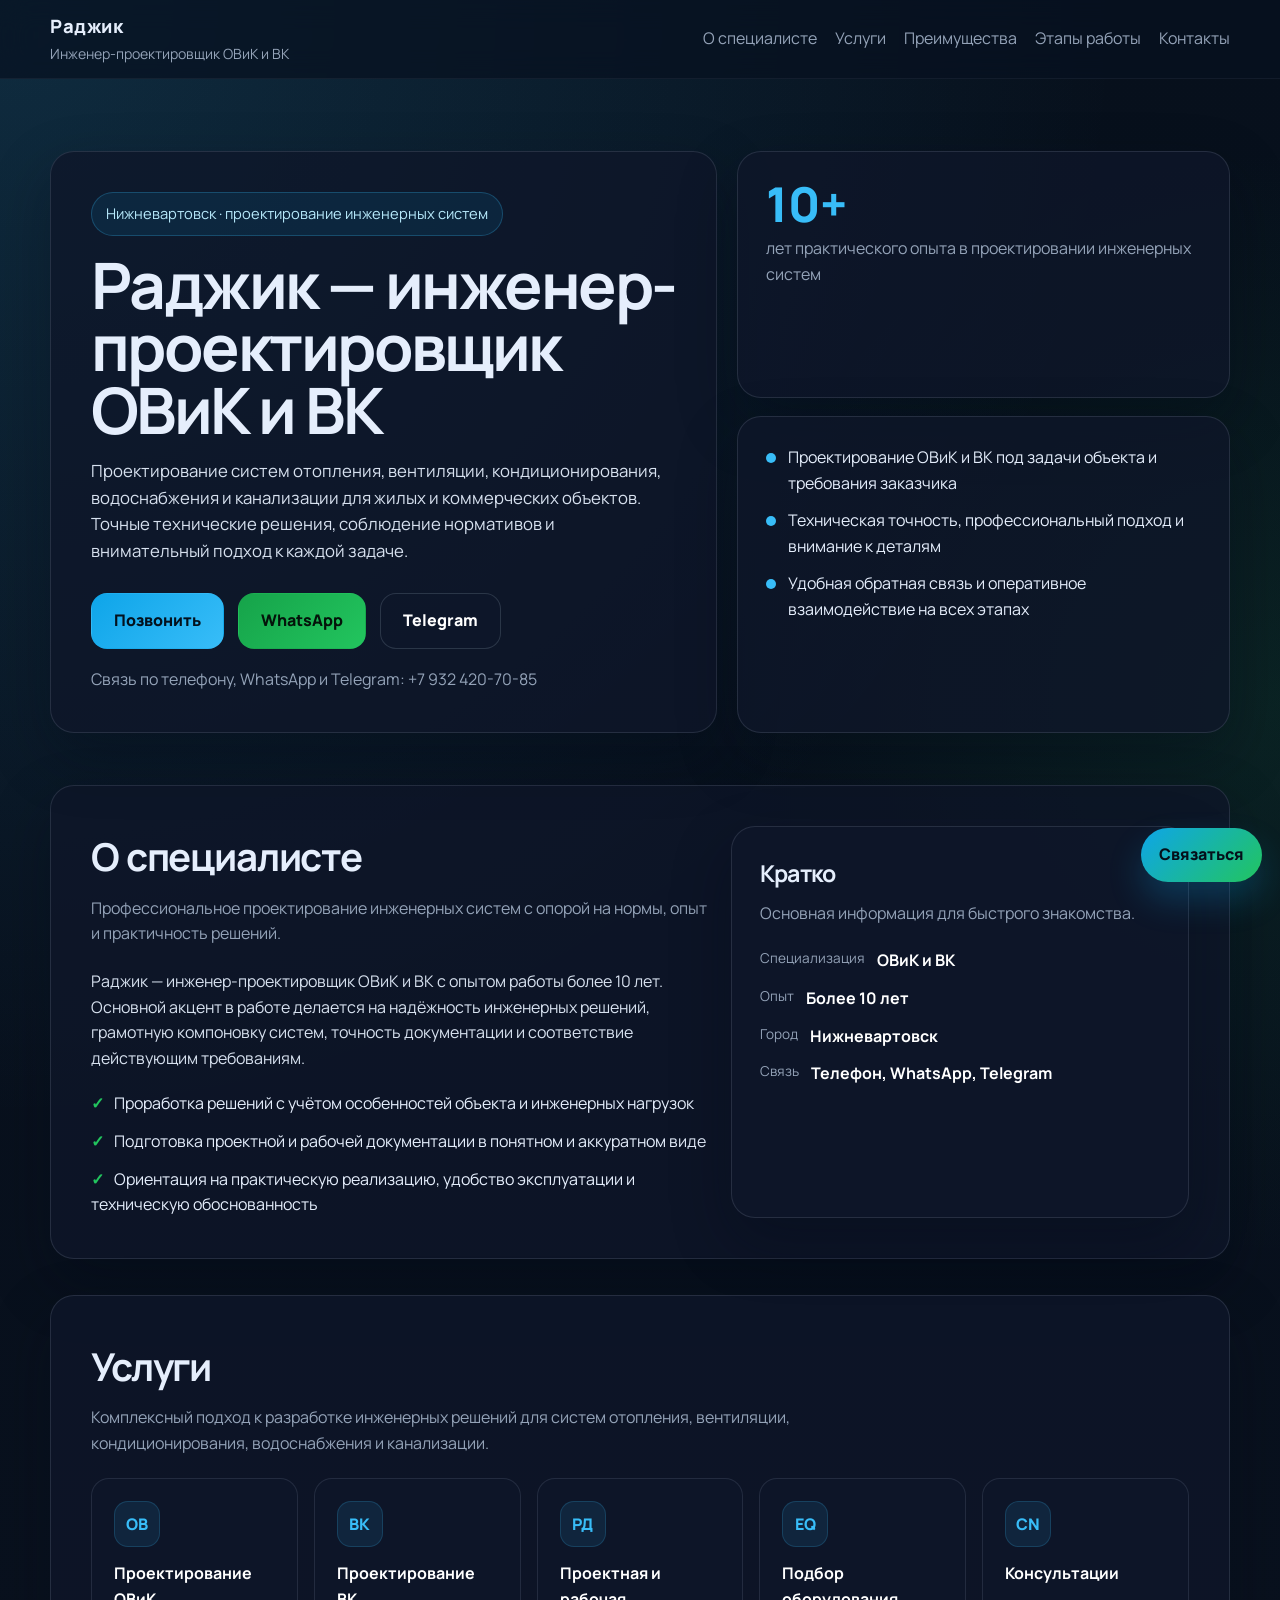
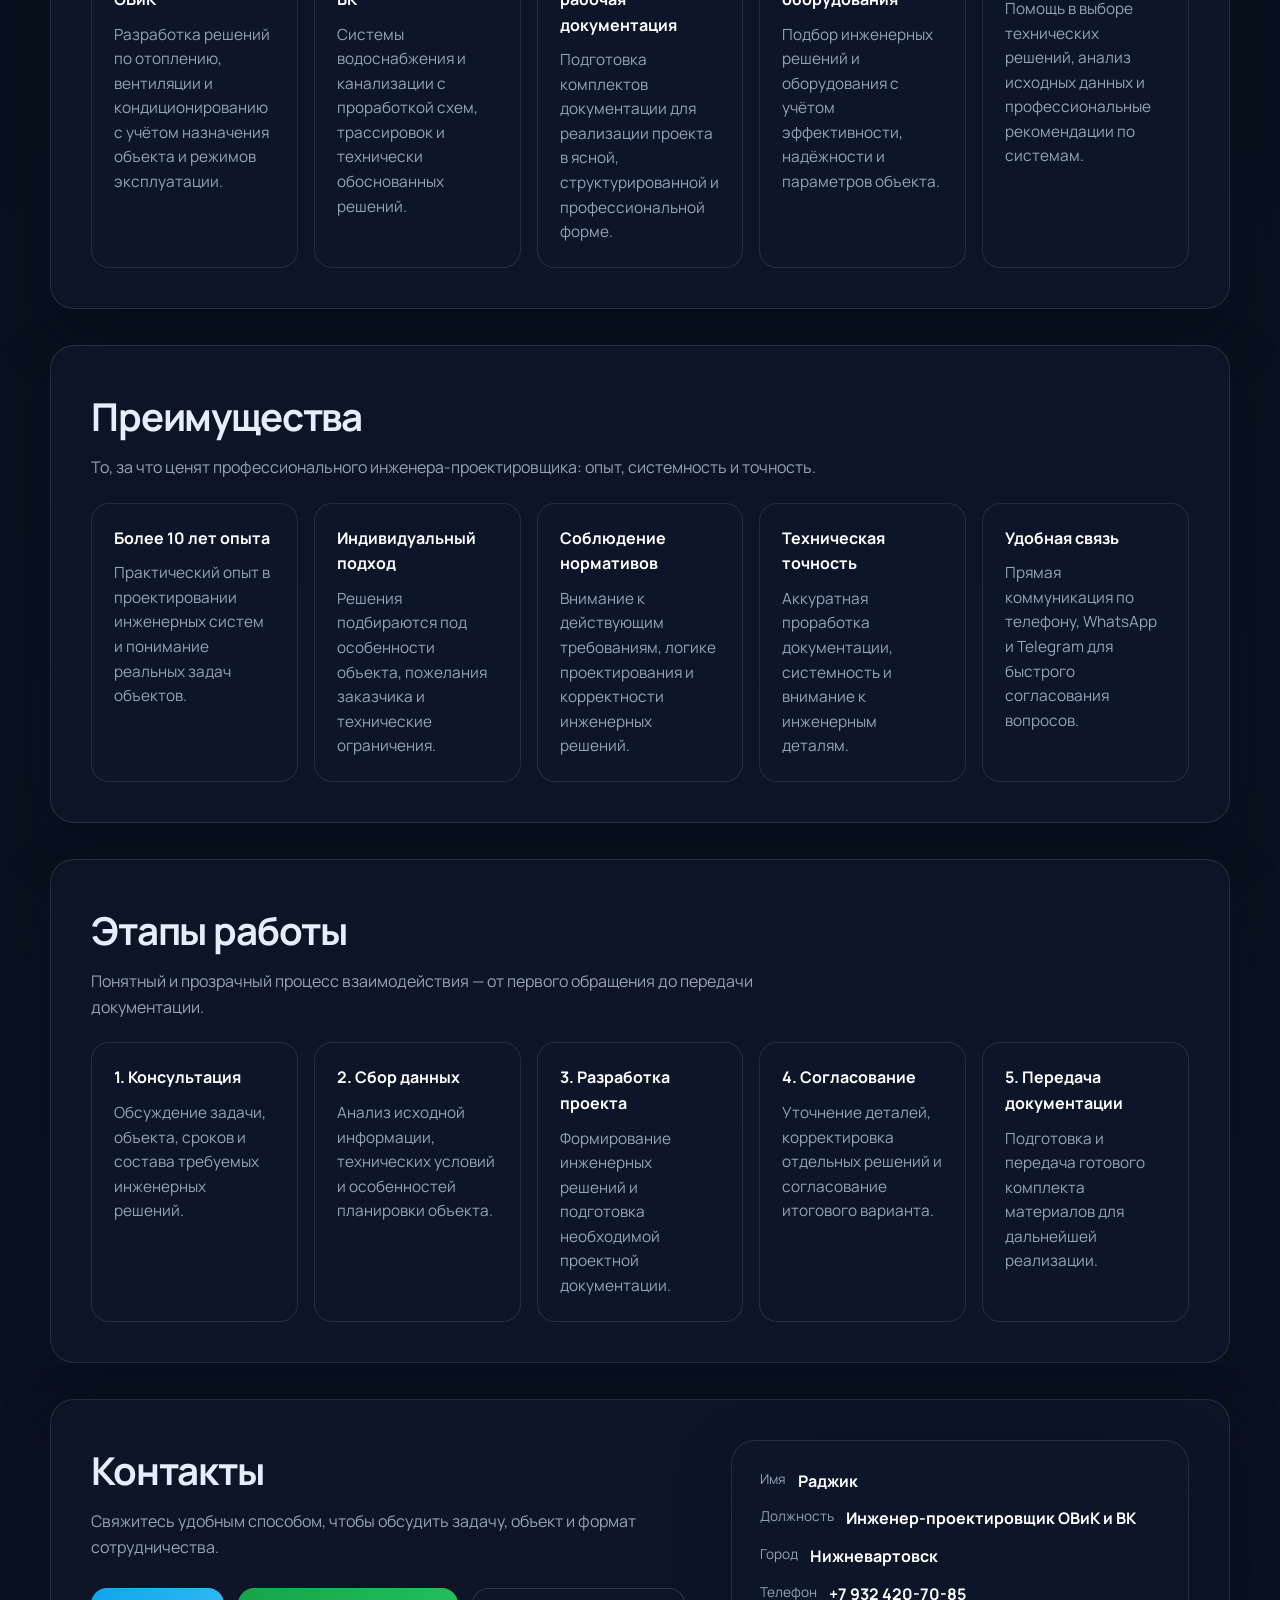
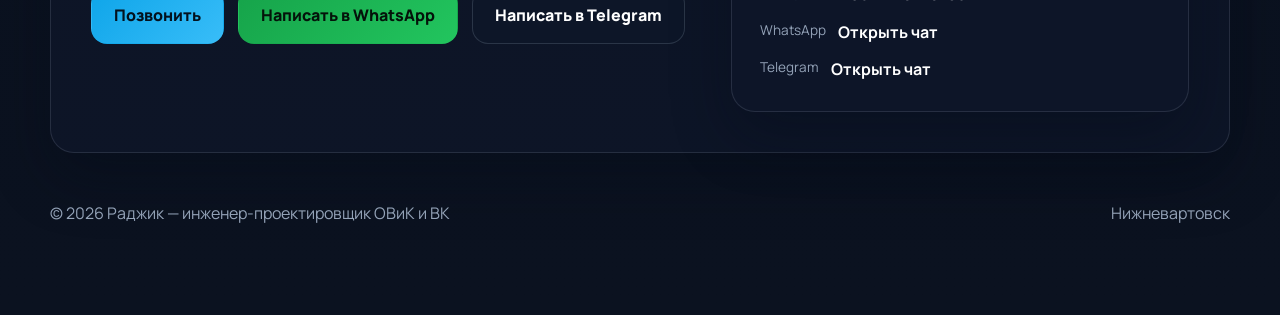
==== index.html @ b6785340 "Initial site import" ====
<!DOCTYPE html>
<html lang="ru">
<head>
  <meta charset="UTF-8">
  <meta name="viewport" content="width=device-width, initial-scale=1.0">
  <title>Раджик | Инженер-проектировщик ОВиК и ВК</title>
  <meta name="description" content="Раджик — инженер-проектировщик ОВиК и ВК в Нижневартовске. Проектирование отопления, вентиляции, кондиционирования, водоснабжения и канализации.">
  <meta name="theme-color" content="#081120">
  <link rel="preconnect" href="https://fonts.googleapis.com">
  <link rel="preconnect" href="https://fonts.gstatic.com" crossorigin>
  <link href="https://fonts.googleapis.com/css2?family=Manrope:wght@400;500;700;800&display=swap" rel="stylesheet">
  <style>
    :root {
      --bg: #081120;
      --panel: rgba(15, 23, 42, 0.78);
      --line: rgba(148, 163, 184, 0.18);
      --text: #e5eefc;
      --muted: #94a3b8;
      --accent: #38bdf8;
      --accent-2: #22c55e;
      --white: #fff;
      --shadow: 0 24px 60px rgba(2, 8, 23, 0.32);
      --radius: 24px;
      --max: 1180px;
    }

    * { box-sizing: border-box; }
    html { scroll-behavior: smooth; }
    body {
      margin: 0;
      font-family: "Manrope", sans-serif;
      color: var(--text);
      background:
        radial-gradient(circle at top left, rgba(56, 189, 248, 0.16), transparent 30%),
        radial-gradient(circle at right 20%, rgba(34, 197, 94, 0.10), transparent 18%),
        linear-gradient(180deg, #07101c 0%, #0b1220 100%);
      line-height: 1.6;
    }

    a { color: inherit; text-decoration: none; }
    .container { width: min(calc(100% - 32px), var(--max)); margin: 0 auto; }

    .header {
      position: sticky;
      top: 0;
      z-index: 20;
      backdrop-filter: blur(14px);
      background: rgba(8, 17, 32, 0.72);
      border-bottom: 1px solid rgba(148, 163, 184, 0.08);
    }

    .header-inner {
      min-height: 78px;
      display: flex;
      align-items: center;
      justify-content: space-between;
      gap: 20px;
    }

    .brand { display: grid; gap: 2px; }
    .brand-title { font-size: 1.15rem; font-weight: 800; letter-spacing: 0.03em; }
    .brand-subtitle { font-size: 0.88rem; color: var(--muted); }

    .nav {
      display: flex;
      gap: 18px;
      flex-wrap: wrap;
    }

    .nav a {
      color: var(--muted);
      transition: color 0.2s ease;
    }

    .nav a:hover { color: var(--white); }

    .hero { padding: 72px 0 34px; }
    .hero-grid,
    .about-grid,
    .contacts-grid {
      display: grid;
      grid-template-columns: 1.15fr 0.85fr;
      gap: 20px;
    }

    .panel,
    .card {
      background: var(--panel);
      border: 1px solid var(--line);
      border-radius: var(--radius);
      box-shadow: var(--shadow);
    }

    .panel { padding: 40px; }
    .card { padding: 28px; }

    .eyebrow {
      display: inline-flex;
      align-items: center;
      gap: 10px;
      padding: 9px 14px;
      border-radius: 999px;
      background: rgba(14, 165, 233, 0.10);
      border: 1px solid rgba(56, 189, 248, 0.25);
      color: #b7e9fb;
      font-size: 0.92rem;
      margin-bottom: 18px;
    }

    h1 {
      margin: 0 0 16px;
      font-size: clamp(2.3rem, 5vw, 4.6rem);
      line-height: 0.98;
      letter-spacing: -0.04em;
    }

    h2 {
      margin: 0 0 8px;
      font-size: clamp(1.7rem, 3vw, 2.6rem);
      letter-spacing: -0.03em;
    }

    p { margin: 0; color: #d7e1ef; }
    .hero-text { max-width: 720px; font-size: 1.05rem; }

    .hero-actions {
      display: flex;
      flex-wrap: wrap;
      gap: 14px;
      margin-top: 28px;
    }

    .btn {
      display: inline-flex;
      align-items: center;
      justify-content: center;
      gap: 10px;
      padding: 14px 22px;
      border-radius: 16px;
      font-weight: 800;
      border: 1px solid transparent;
      transition: transform 0.2s ease, border-color 0.2s ease;
    }

    .btn:hover { transform: translateY(-2px); }
    .btn-primary { background: linear-gradient(135deg, #0ea5e9, #38bdf8); color: #03111d; }
    .btn-success { background: linear-gradient(135deg, #16a34a, #22c55e); color: #04130a; }
    .btn-secondary { background: rgba(15, 23, 42, 0.65); color: var(--white); border-color: rgba(148, 163, 184, 0.22); }

    .stat {
      font-size: 3rem;
      line-height: 1;
      font-weight: 800;
      color: var(--accent);
      margin-bottom: 8px;
    }

    .muted { color: var(--muted); }
    .stack { display: grid; gap: 18px; }

    .list,
    .ticks,
    .contact-list {
      margin: 0;
      padding: 0;
      list-style: none;
      display: grid;
      gap: 12px;
    }

    .list li,
    .contact-list li {
      display: flex;
      gap: 12px;
      align-items: flex-start;
    }

    .dot {
      width: 10px;
      height: 10px;
      border-radius: 50%;
      background: var(--accent);
      margin-top: 8px;
      flex: 0 0 auto;
    }

    .ticks li::before {
      content: "✓";
      color: var(--accent-2);
      font-weight: 800;
      margin-right: 10px;
    }

    .section { padding: 18px 0; }
    .section-head { margin-bottom: 22px; }
    .section-head p { max-width: 760px; color: var(--muted); }

    .grid-5 {
      display: grid;
      grid-template-columns: repeat(5, 1fr);
      gap: 16px;
    }

    .item {
      padding: 22px;
      border-radius: 18px;
      background: rgba(15, 23, 42, 0.72);
      border: 1px solid rgba(148, 163, 184, 0.16);
      min-height: 176px;
    }

    .icon {
      width: 46px;
      height: 46px;
      border-radius: 14px;
      display: inline-flex;
      align-items: center;
      justify-content: center;
      margin-bottom: 14px;
      background: rgba(56, 189, 248, 0.1);
      border: 1px solid rgba(56, 189, 248, 0.18);
      color: var(--accent);
      font-weight: 800;
    }

    .item strong {
      display: block;
      margin-bottom: 10px;
      color: var(--white);
    }

    .item p { color: var(--muted); font-size: 0.96rem; }
    .label { display: block; color: var(--muted); font-size: 0.85rem; margin-bottom: 4px; }
    .value { color: var(--white); font-weight: 700; }

    .footer {
      padding: 30px 0 88px;
      color: var(--muted);
    }

    .footer-inner {
      display: flex;
      justify-content: space-between;
      gap: 16px;
      flex-wrap: wrap;
    }

    .floating-contact {
      position: fixed;
      right: 18px;
      bottom: 18px;
      z-index: 30;
      display: inline-flex;
      align-items: center;
      justify-content: center;
      padding: 14px 18px;
      border-radius: 999px;
      background: linear-gradient(135deg, #0ea5e9, #22c55e);
      color: #04101a;
      font-weight: 800;
      box-shadow: 0 18px 34px rgba(14, 165, 233, 0.24);
    }

    @media (max-width: 1100px) {
      .hero-grid,
      .about-grid,
      .contacts-grid,
      .grid-5 { grid-template-columns: repeat(2, 1fr); }
      .hero-grid,
      .about-grid,
      .contacts-grid { grid-template-columns: 1fr; }
    }

    @media (max-width: 760px) {
      .header-inner { flex-direction: column; align-items: flex-start; padding: 14px 0; }
      .hero { padding-top: 42px; }
      .panel, .card { padding: 24px; }
      .grid-5 { grid-template-columns: 1fr; }
      .hero-actions { flex-direction: column; }
      .btn { width: 100%; }
      .floating-contact { right: 12px; left: 12px; }
    }
  </style>
</head>
<body>
  <header class="header">
    <div class="container header-inner">
      <div class="brand">
        <span class="brand-title">Раджик</span>
        <span class="brand-subtitle">Инженер-проектировщик ОВиК и ВК</span>
      </div>
      <nav class="nav">
        <a href="#about">О специалисте</a>
        <a href="#services">Услуги</a>
        <a href="#advantages">Преимущества</a>
        <a href="#steps">Этапы работы</a>
        <a href="#contacts">Контакты</a>
      </nav>
    </div>
  </header>

  <main>
    <section class="hero">
      <div class="container hero-grid">
        <div class="panel">
          <div class="eyebrow">Нижневартовск · проектирование инженерных систем</div>
          <h1>Раджик — инженер-проектировщик ОВиК и ВК</h1>
          <p class="hero-text">
            Проектирование систем отопления, вентиляции, кондиционирования, водоснабжения и канализации
            для жилых и коммерческих объектов. Точные технические решения, соблюдение нормативов и
            внимательный подход к каждой задаче.
          </p>

          <div class="hero-actions">
            <a class="btn btn-primary" href="tel:+79324207085">Позвонить</a>
            <a class="btn btn-success" href="https://wa.me/79324207085" target="_blank" rel="noopener noreferrer">WhatsApp</a>
            <a class="btn btn-secondary" href="https://t.me/+79324207085" target="_blank" rel="noopener noreferrer">Telegram</a>
          </div>

          <p style="margin-top:18px;" class="muted">Связь по телефону, WhatsApp и Telegram: +7 932 420-70-85</p>
        </div>

        <div class="stack">
          <div class="card">
            <div class="stat">10+</div>
            <div class="muted">лет практического опыта в проектировании инженерных систем</div>
          </div>

          <div class="card">
            <ul class="list">
              <li><span class="dot"></span><span>Проектирование ОВиК и ВК под задачи объекта и требования заказчика</span></li>
              <li><span class="dot"></span><span>Техническая точность, профессиональный подход и внимание к деталям</span></li>
              <li><span class="dot"></span><span>Удобная обратная связь и оперативное взаимодействие на всех этапах</span></li>
            </ul>
          </div>
        </div>
      </div>
    </section>

    <section class="section" id="about">
      <div class="container">
        <div class="panel about-grid">
          <div>
            <div class="section-head">
              <h2>О специалисте</h2>
              <p>Профессиональное проектирование инженерных систем с опорой на нормы, опыт и практичность решений.</p>
            </div>
            <p>
              Раджик — инженер-проектировщик ОВиК и ВК с опытом работы более 10 лет.
              Основной акцент в работе делается на надёжность инженерных решений, грамотную
              компоновку систем, точность документации и соответствие действующим требованиям.
            </p>
            <ul class="ticks" style="margin-top:20px;">
              <li>Проработка решений с учётом особенностей объекта и инженерных нагрузок</li>
              <li>Подготовка проектной и рабочей документации в понятном и аккуратном виде</li>
              <li>Ориентация на практическую реализацию, удобство эксплуатации и техническую обоснованность</li>
            </ul>
          </div>

          <aside class="card">
            <div class="section-head">
              <h2 style="font-size:1.45rem;">Кратко</h2>
              <p>Основная информация для быстрого знакомства.</p>
            </div>
            <ul class="contact-list">
              <li><span class="label">Специализация</span><span class="value">ОВиК и ВК</span></li>
              <li><span class="label">Опыт</span><span class="value">Более 10 лет</span></li>
              <li><span class="label">Город</span><span class="value">Нижневартовск</span></li>
              <li><span class="label">Связь</span><span class="value">Телефон, WhatsApp, Telegram</span></li>
            </ul>
          </aside>
        </div>
      </div>
    </section>

    <section class="section" id="services">
      <div class="container">
        <div class="panel">
          <div class="section-head">
            <h2>Услуги</h2>
            <p>Комплексный подход к разработке инженерных решений для систем отопления, вентиляции, кондиционирования, водоснабжения и канализации.</p>
          </div>

          <div class="grid-5">
            <article class="item">
              <div class="icon">ОВ</div>
              <strong>Проектирование ОВиК</strong>
              <p>Разработка решений по отоплению, вентиляции и кондиционированию с учётом назначения объекта и режимов эксплуатации.</p>
            </article>
            <article class="item">
              <div class="icon">ВК</div>
              <strong>Проектирование ВК</strong>
              <p>Системы водоснабжения и канализации с проработкой схем, трассировок и технически обоснованных решений.</p>
            </article>
            <article class="item">
              <div class="icon">РД</div>
              <strong>Проектная и рабочая документация</strong>
              <p>Подготовка комплектов документации для реализации проекта в ясной, структурированной и профессиональной форме.</p>
            </article>
            <article class="item">
              <div class="icon">EQ</div>
              <strong>Подбор оборудования</strong>
              <p>Подбор инженерных решений и оборудования с учётом эффективности, надёжности и параметров объекта.</p>
            </article>
            <article class="item">
              <div class="icon">CN</div>
              <strong>Консультации</strong>
              <p>Помощь в выборе технических решений, анализ исходных данных и профессиональные рекомендации по системам.</p>
            </article>
          </div>
        </div>
      </div>
    </section>

    <section class="section" id="advantages">
      <div class="container">
        <div class="panel">
          <div class="section-head">
            <h2>Преимущества</h2>
            <p>То, за что ценят профессионального инженера-проектировщика: опыт, системность и точность.</p>
          </div>

          <div class="grid-5">
            <article class="item"><strong>Более 10 лет опыта</strong><p>Практический опыт в проектировании инженерных систем и понимание реальных задач объектов.</p></article>
            <article class="item"><strong>Индивидуальный подход</strong><p>Решения подбираются под особенности объекта, пожелания заказчика и технические ограничения.</p></article>
            <article class="item"><strong>Соблюдение нормативов</strong><p>Внимание к действующим требованиям, логике проектирования и корректности инженерных решений.</p></article>
            <article class="item"><strong>Техническая точность</strong><p>Аккуратная проработка документации, системность и внимание к инженерным деталям.</p></article>
            <article class="item"><strong>Удобная связь</strong><p>Прямая коммуникация по телефону, WhatsApp и Telegram для быстрого согласования вопросов.</p></article>
          </div>
        </div>
      </div>
    </section>

    <section class="section" id="steps">
      <div class="container">
        <div class="panel">
          <div class="section-head">
            <h2>Этапы работы</h2>
            <p>Понятный и прозрачный процесс взаимодействия — от первого обращения до передачи документации.</p>
          </div>

          <div class="grid-5">
            <article class="item"><strong>1. Консультация</strong><p>Обсуждение задачи, объекта, сроков и состава требуемых инженерных решений.</p></article>
            <article class="item"><strong>2. Сбор данных</strong><p>Анализ исходной информации, технических условий и особенностей планировки объекта.</p></article>
            <article class="item"><strong>3. Разработка проекта</strong><p>Формирование инженерных решений и подготовка необходимой проектной документации.</p></article>
            <article class="item"><strong>4. Согласование</strong><p>Уточнение деталей, корректировка отдельных решений и согласование итогового варианта.</p></article>
            <article class="item"><strong>5. Передача документации</strong><p>Подготовка и передача готового комплекта материалов для дальнейшей реализации.</p></article>
          </div>
        </div>
      </div>
    </section>

    <section class="section" id="contacts">
      <div class="container">
        <div class="panel contacts-grid">
          <div>
            <div class="section-head">
              <h2>Контакты</h2>
              <p>Свяжитесь удобным способом, чтобы обсудить задачу, объект и формат сотрудничества.</p>
            </div>

            <div class="hero-actions">
              <a class="btn btn-primary" href="tel:+79324207085">Позвонить</a>
              <a class="btn btn-success" href="https://wa.me/79324207085" target="_blank" rel="noopener noreferrer">Написать в WhatsApp</a>
              <a class="btn btn-secondary" href="https://t.me/+79324207085" target="_blank" rel="noopener noreferrer">Написать в Telegram</a>
            </div>
          </div>

          <aside class="card">
            <ul class="contact-list">
              <li><span class="label">Имя</span><span class="value">Раджик</span></li>
              <li><span class="label">Должность</span><span class="value">Инженер-проектировщик ОВиК и ВК</span></li>
              <li><span class="label">Город</span><span class="value">Нижневартовск</span></li>
              <li><span class="label">Телефон</span><a class="value" href="tel:+79324207085">+7 932 420-70-85</a></li>
              <li><span class="label">WhatsApp</span><a class="value" href="https://wa.me/79324207085" target="_blank" rel="noopener noreferrer">Открыть чат</a></li>
              <li><span class="label">Telegram</span><a class="value" href="https://t.me/+79324207085" target="_blank" rel="noopener noreferrer">Открыть чат</a></li>
            </ul>
          </aside>
        </div>
      </div>
    </section>
  </main>

  <footer class="footer">
    <div class="container footer-inner">
      <span>© <span id="year"></span> Раджик — инженер-проектировщик ОВиК и ВК</span>
      <span>Нижневартовск</span>
    </div>
  </footer>

  <a class="floating-contact" href="tel:+79324207085">Связаться</a>

  <script>
    document.getElementById("year").textContent = new Date().getFullYear();
  </script>
</body>
</html>
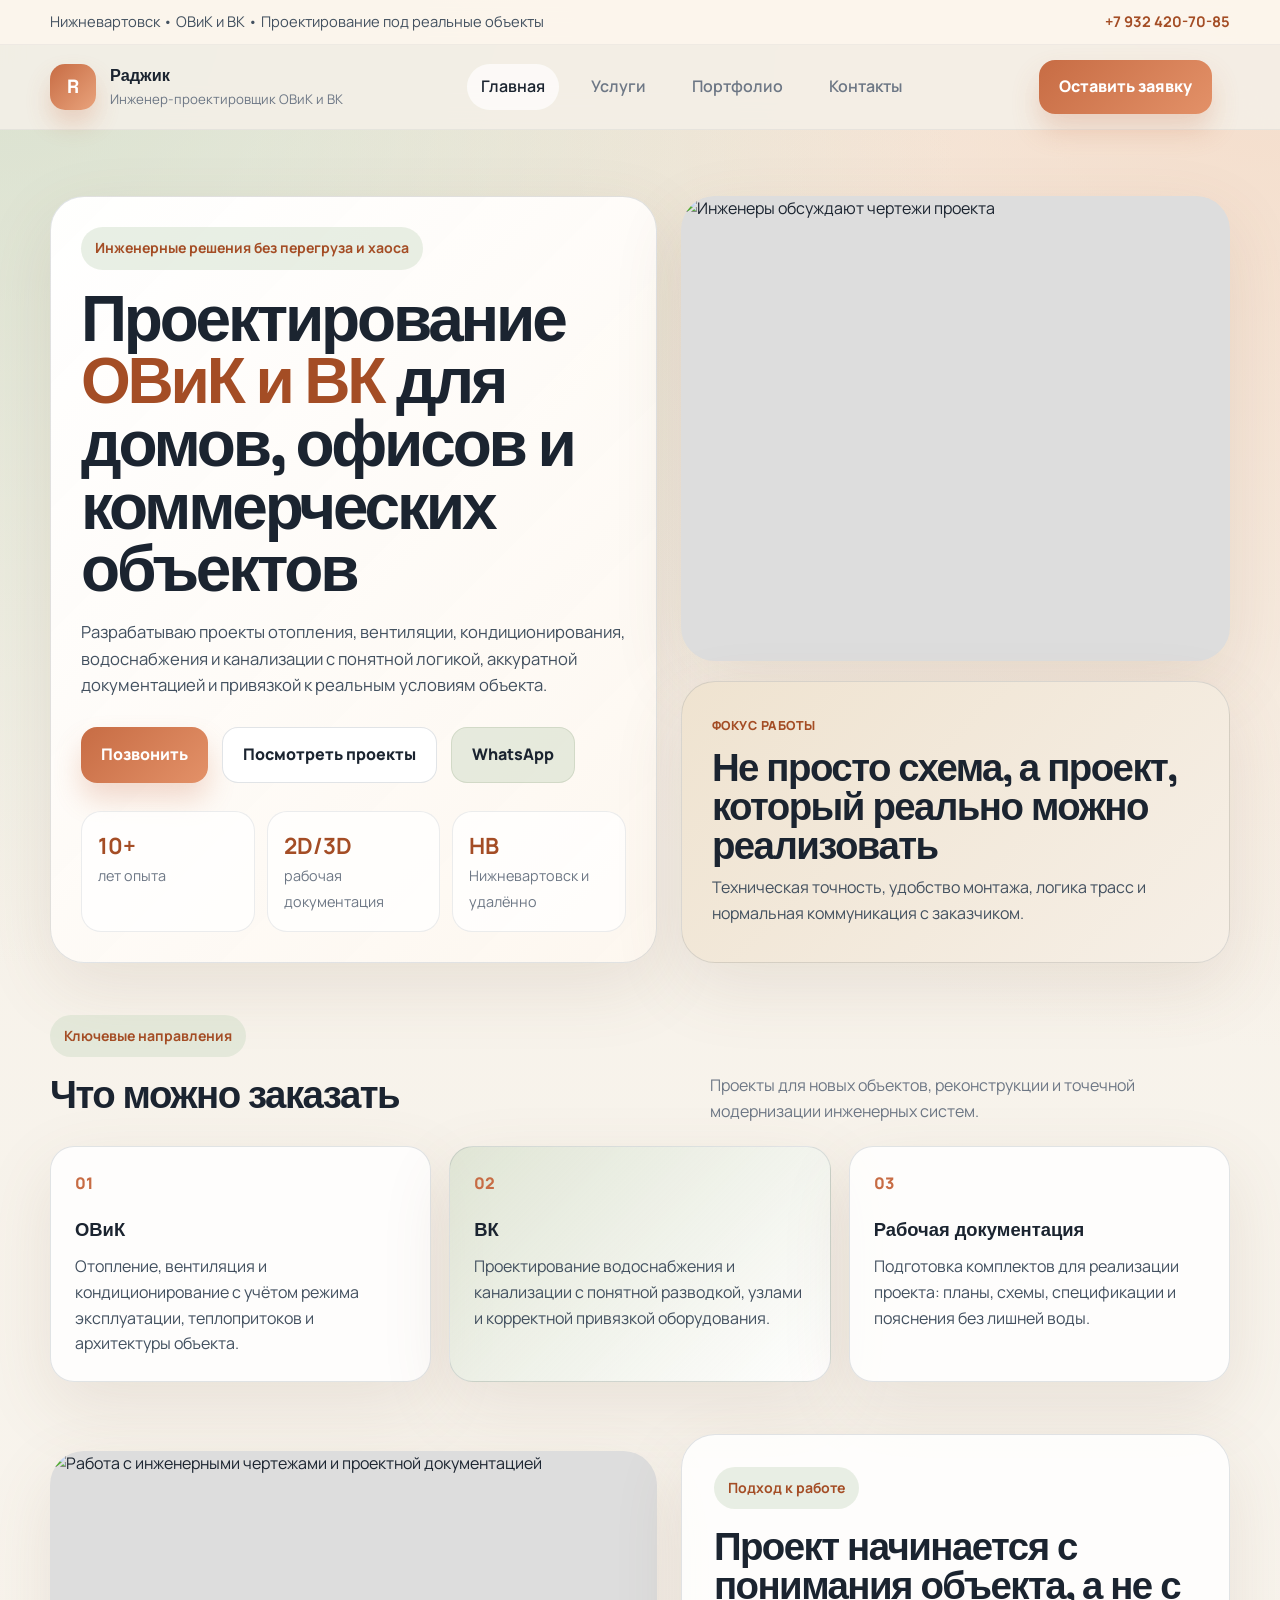
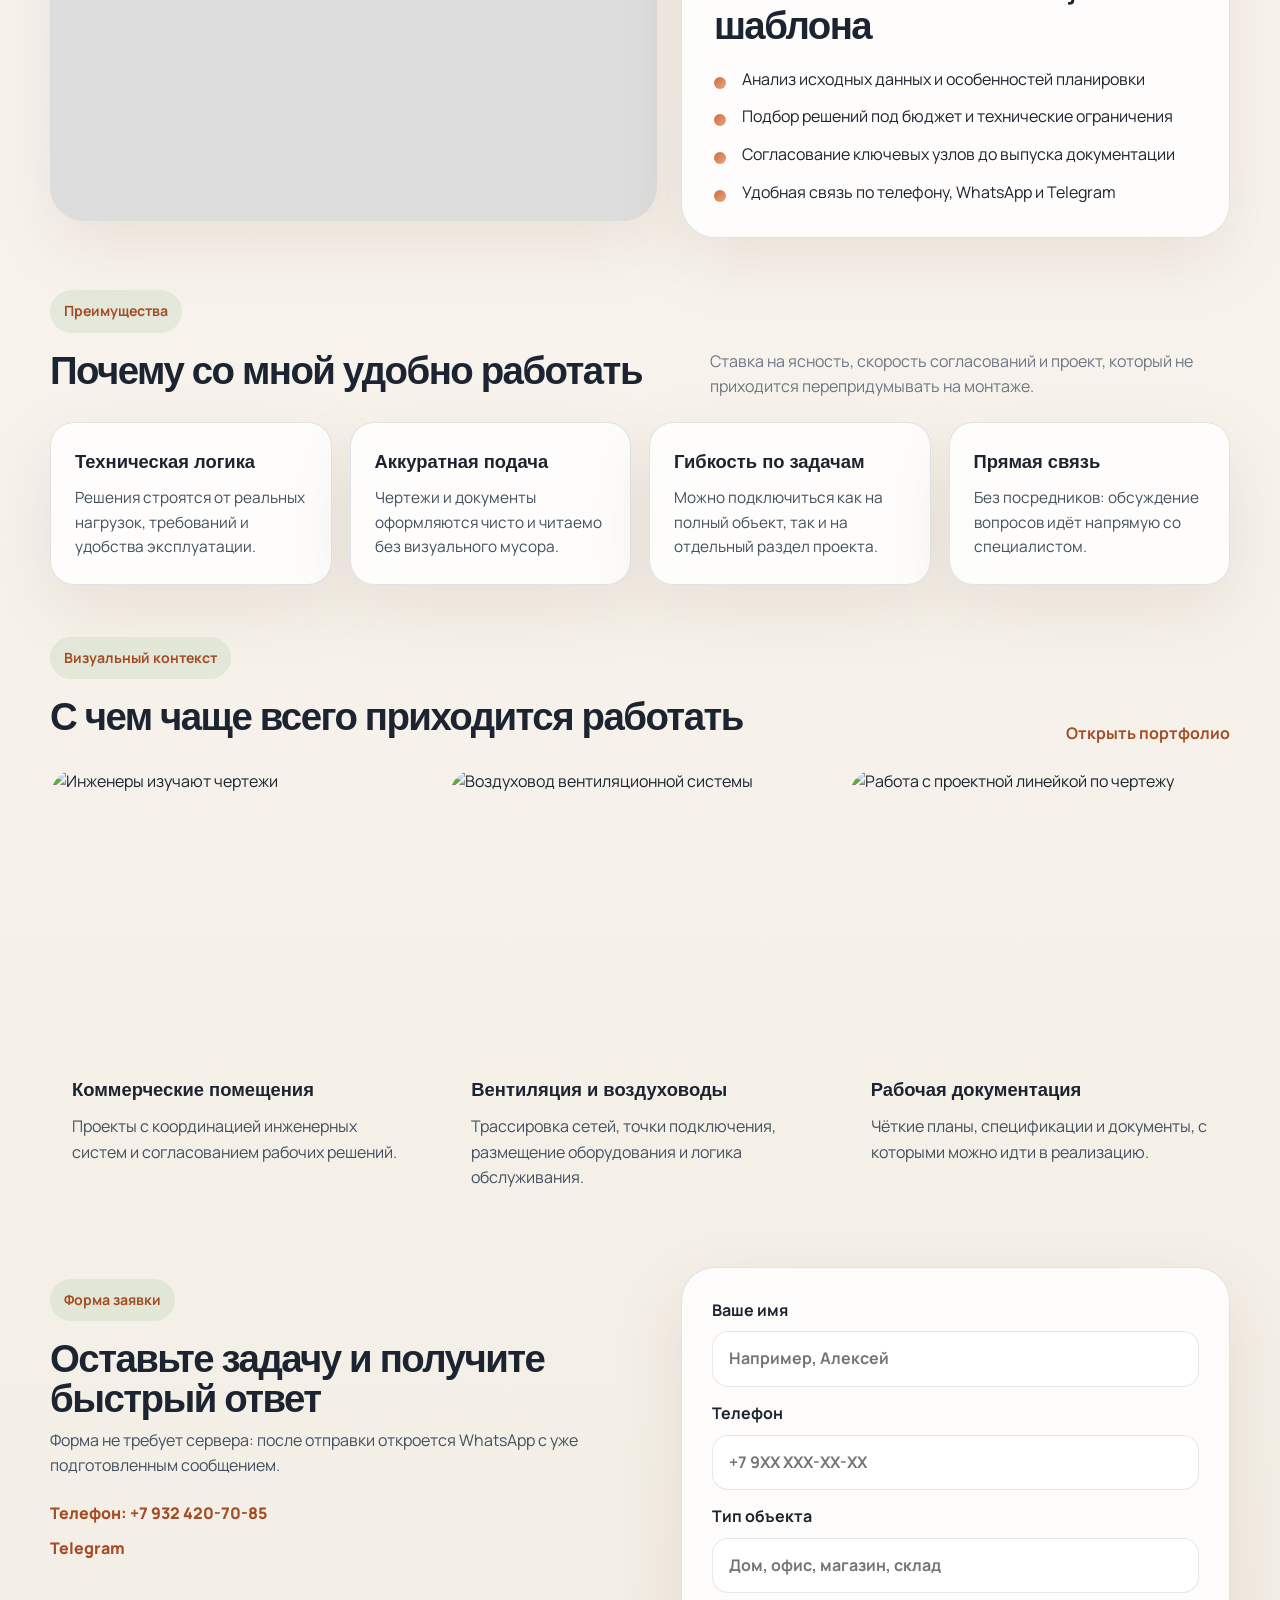
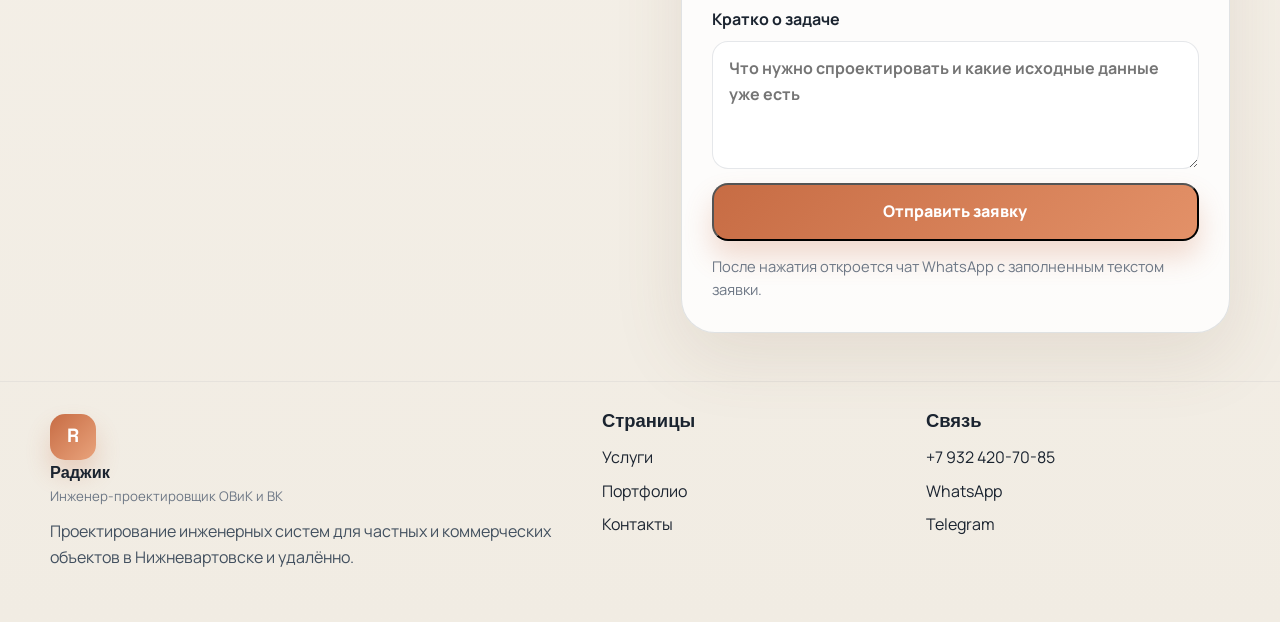
==== commit ad1a2314: "Redesign site into multipage layout" ====
--- a/index.html
+++ b/index.html
@@ -3,495 +3,256 @@
 <head>
   <meta charset="UTF-8">
   <meta name="viewport" content="width=device-width, initial-scale=1.0">
-  <title>Раджик | Инженер-проектировщик ОВиК и ВК</title>
-  <meta name="description" content="Раджик — инженер-проектировщик ОВиК и ВК в Нижневартовске. Проектирование отопления, вентиляции, кондиционирования, водоснабжения и канализации.">
-  <meta name="theme-color" content="#081120">
+  <title>Раджик | Проектирование ОВиК и ВК в Нижневартовске</title>
+  <meta name="description" content="Раджик — инженер-проектировщик ОВиК и ВК в Нижневартовске. Проекты отопления, вентиляции, кондиционирования, водоснабжения и канализации для частных и коммерческих объектов.">
+  <meta name="theme-color" content="#f4f0e8">
   <link rel="preconnect" href="https://fonts.googleapis.com">
   <link rel="preconnect" href="https://fonts.gstatic.com" crossorigin>
-  <link href="https://fonts.googleapis.com/css2?family=Manrope:wght@400;500;700;800&display=swap" rel="stylesheet">
-  <style>
-    :root {
-      --bg: #081120;
-      --panel: rgba(15, 23, 42, 0.78);
-      --line: rgba(148, 163, 184, 0.18);
-      --text: #e5eefc;
-      --muted: #94a3b8;
-      --accent: #38bdf8;
-      --accent-2: #22c55e;
-      --white: #fff;
-      --shadow: 0 24px 60px rgba(2, 8, 23, 0.32);
-      --radius: 24px;
-      --max: 1180px;
-    }
-
-    * { box-sizing: border-box; }
-    html { scroll-behavior: smooth; }
-    body {
-      margin: 0;
-      font-family: "Manrope", sans-serif;
-      color: var(--text);
-      background:
-        radial-gradient(circle at top left, rgba(56, 189, 248, 0.16), transparent 30%),
-        radial-gradient(circle at right 20%, rgba(34, 197, 94, 0.10), transparent 18%),
-        linear-gradient(180deg, #07101c 0%, #0b1220 100%);
-      line-height: 1.6;
-    }
-
-    a { color: inherit; text-decoration: none; }
-    .container { width: min(calc(100% - 32px), var(--max)); margin: 0 auto; }
-
-    .header {
-      position: sticky;
-      top: 0;
-      z-index: 20;
-      backdrop-filter: blur(14px);
-      background: rgba(8, 17, 32, 0.72);
-      border-bottom: 1px solid rgba(148, 163, 184, 0.08);
-    }
-
-    .header-inner {
-      min-height: 78px;
-      display: flex;
-      align-items: center;
-      justify-content: space-between;
-      gap: 20px;
-    }
-
-    .brand { display: grid; gap: 2px; }
-    .brand-title { font-size: 1.15rem; font-weight: 800; letter-spacing: 0.03em; }
-    .brand-subtitle { font-size: 0.88rem; color: var(--muted); }
-
-    .nav {
-      display: flex;
-      gap: 18px;
-      flex-wrap: wrap;
-    }
-
-    .nav a {
-      color: var(--muted);
-      transition: color 0.2s ease;
-    }
-
-    .nav a:hover { color: var(--white); }
-
-    .hero { padding: 72px 0 34px; }
-    .hero-grid,
-    .about-grid,
-    .contacts-grid {
-      display: grid;
-      grid-template-columns: 1.15fr 0.85fr;
-      gap: 20px;
-    }
-
-    .panel,
-    .card {
-      background: var(--panel);
-      border: 1px solid var(--line);
-      border-radius: var(--radius);
-      box-shadow: var(--shadow);
-    }
-
-    .panel { padding: 40px; }
-    .card { padding: 28px; }
-
-    .eyebrow {
-      display: inline-flex;
-      align-items: center;
-      gap: 10px;
-      padding: 9px 14px;
-      border-radius: 999px;
-      background: rgba(14, 165, 233, 0.10);
-      border: 1px solid rgba(56, 189, 248, 0.25);
-      color: #b7e9fb;
-      font-size: 0.92rem;
-      margin-bottom: 18px;
-    }
-
-    h1 {
-      margin: 0 0 16px;
-      font-size: clamp(2.3rem, 5vw, 4.6rem);
-      line-height: 0.98;
-      letter-spacing: -0.04em;
-    }
-
-    h2 {
-      margin: 0 0 8px;
-      font-size: clamp(1.7rem, 3vw, 2.6rem);
-      letter-spacing: -0.03em;
-    }
-
-    p { margin: 0; color: #d7e1ef; }
-    .hero-text { max-width: 720px; font-size: 1.05rem; }
-
-    .hero-actions {
-      display: flex;
-      flex-wrap: wrap;
-      gap: 14px;
-      margin-top: 28px;
-    }
-
-    .btn {
-      display: inline-flex;
-      align-items: center;
-      justify-content: center;
-      gap: 10px;
-      padding: 14px 22px;
-      border-radius: 16px;
-      font-weight: 800;
-      border: 1px solid transparent;
-      transition: transform 0.2s ease, border-color 0.2s ease;
-    }
-
-    .btn:hover { transform: translateY(-2px); }
-    .btn-primary { background: linear-gradient(135deg, #0ea5e9, #38bdf8); color: #03111d; }
-    .btn-success { background: linear-gradient(135deg, #16a34a, #22c55e); color: #04130a; }
-    .btn-secondary { background: rgba(15, 23, 42, 0.65); color: var(--white); border-color: rgba(148, 163, 184, 0.22); }
-
-    .stat {
-      font-size: 3rem;
-      line-height: 1;
-      font-weight: 800;
-      color: var(--accent);
-      margin-bottom: 8px;
-    }
-
-    .muted { color: var(--muted); }
-    .stack { display: grid; gap: 18px; }
-
-    .list,
-    .ticks,
-    .contact-list {
-      margin: 0;
-      padding: 0;
-      list-style: none;
-      display: grid;
-      gap: 12px;
-    }
-
-    .list li,
-    .contact-list li {
-      display: flex;
-      gap: 12px;
-      align-items: flex-start;
-    }
-
-    .dot {
-      width: 10px;
-      height: 10px;
-      border-radius: 50%;
-      background: var(--accent);
-      margin-top: 8px;
-      flex: 0 0 auto;
-    }
-
-    .ticks li::before {
-      content: "✓";
-      color: var(--accent-2);
-      font-weight: 800;
-      margin-right: 10px;
-    }
-
-    .section { padding: 18px 0; }
-    .section-head { margin-bottom: 22px; }
-    .section-head p { max-width: 760px; color: var(--muted); }
-
-    .grid-5 {
-      display: grid;
-      grid-template-columns: repeat(5, 1fr);
-      gap: 16px;
-    }
-
-    .item {
-      padding: 22px;
-      border-radius: 18px;
-      background: rgba(15, 23, 42, 0.72);
-      border: 1px solid rgba(148, 163, 184, 0.16);
-      min-height: 176px;
-    }
-
-    .icon {
-      width: 46px;
-      height: 46px;
-      border-radius: 14px;
-      display: inline-flex;
-      align-items: center;
-      justify-content: center;
-      margin-bottom: 14px;
-      background: rgba(56, 189, 248, 0.1);
-      border: 1px solid rgba(56, 189, 248, 0.18);
-      color: var(--accent);
-      font-weight: 800;
-    }
-
-    .item strong {
-      display: block;
-      margin-bottom: 10px;
-      color: var(--white);
-    }
-
-    .item p { color: var(--muted); font-size: 0.96rem; }
-    .label { display: block; color: var(--muted); font-size: 0.85rem; margin-bottom: 4px; }
-    .value { color: var(--white); font-weight: 700; }
-
-    .footer {
-      padding: 30px 0 88px;
-      color: var(--muted);
-    }
-
-    .footer-inner {
-      display: flex;
-      justify-content: space-between;
-      gap: 16px;
-      flex-wrap: wrap;
-    }
-
-    .floating-contact {
-      position: fixed;
-      right: 18px;
-      bottom: 18px;
-      z-index: 30;
-      display: inline-flex;
-      align-items: center;
-      justify-content: center;
-      padding: 14px 18px;
-      border-radius: 999px;
-      background: linear-gradient(135deg, #0ea5e9, #22c55e);
-      color: #04101a;
-      font-weight: 800;
-      box-shadow: 0 18px 34px rgba(14, 165, 233, 0.24);
-    }
-
-    @media (max-width: 1100px) {
-      .hero-grid,
-      .about-grid,
-      .contacts-grid,
-      .grid-5 { grid-template-columns: repeat(2, 1fr); }
-      .hero-grid,
-      .about-grid,
-      .contacts-grid { grid-template-columns: 1fr; }
-    }
-
-    @media (max-width: 760px) {
-      .header-inner { flex-direction: column; align-items: flex-start; padding: 14px 0; }
-      .hero { padding-top: 42px; }
-      .panel, .card { padding: 24px; }
-      .grid-5 { grid-template-columns: 1fr; }
-      .hero-actions { flex-direction: column; }
-      .btn { width: 100%; }
-      .floating-contact { right: 12px; left: 12px; }
-    }
-  </style>
+  <link href="https://fonts.googleapis.com/css2?family=Manrope:wght@400;500;600;700;800&family=Space+Grotesk:wght@500;700&display=swap" rel="stylesheet">
+  <link rel="stylesheet" href="styles.css">
 </head>
 <body>
-  <header class="header">
-    <div class="container header-inner">
-      <div class="brand">
-        <span class="brand-title">Раджик</span>
-        <span class="brand-subtitle">Инженер-проектировщик ОВиК и ВК</span>
-      </div>
-      <nav class="nav">
-        <a href="#about">О специалисте</a>
-        <a href="#services">Услуги</a>
-        <a href="#advantages">Преимущества</a>
-        <a href="#steps">Этапы работы</a>
-        <a href="#contacts">Контакты</a>
+  <header class="site-header">
+    <div class="topbar">
+      <div class="container topbar-inner">
+        <p>Нижневартовск • ОВиК и ВК • Проектирование под реальные объекты</p>
+        <a href="tel:+79324207085">+7 932 420-70-85</a>
+      </div>
+    </div>
+    <div class="container nav-shell">
+      <a class="brand" href="index.html">
+        <span class="brand-mark">R</span>
+        <span>
+          <strong>Раджик</strong>
+          <small>Инженер-проектировщик ОВиК и ВК</small>
+        </span>
+      </a>
+      <button class="menu-toggle" type="button" aria-label="Открыть меню">Меню</button>
+      <nav class="site-nav">
+        <a class="active" href="index.html">Главная</a>
+        <a href="services.html">Услуги</a>
+        <a href="portfolio.html">Портфолио</a>
+        <a href="contacts.html">Контакты</a>
       </nav>
+      <a class="header-cta" href="contacts.html#lead-form">Оставить заявку</a>
     </div>
   </header>
 
   <main>
-    <section class="hero">
+    <section class="hero hero-home">
       <div class="container hero-grid">
-        <div class="panel">
-          <div class="eyebrow">Нижневартовск · проектирование инженерных систем</div>
-          <h1>Раджик — инженер-проектировщик ОВиК и ВК</h1>
+        <div class="hero-copy card soft-card">
+          <p class="eyebrow">Инженерные решения без перегруза и хаоса</p>
+          <h1>Проектирование <span>ОВиК и ВК</span> для домов, офисов и коммерческих объектов</h1>
           <p class="hero-text">
-            Проектирование систем отопления, вентиляции, кондиционирования, водоснабжения и канализации
-            для жилых и коммерческих объектов. Точные технические решения, соблюдение нормативов и
-            внимательный подход к каждой задаче.
+            Разрабатываю проекты отопления, вентиляции, кондиционирования, водоснабжения и канализации
+            с понятной логикой, аккуратной документацией и привязкой к реальным условиям объекта.
           </p>
 
           <div class="hero-actions">
             <a class="btn btn-primary" href="tel:+79324207085">Позвонить</a>
-            <a class="btn btn-success" href="https://wa.me/79324207085" target="_blank" rel="noopener noreferrer">WhatsApp</a>
-            <a class="btn btn-secondary" href="https://t.me/+79324207085" target="_blank" rel="noopener noreferrer">Telegram</a>
-          </div>
-
-          <p style="margin-top:18px;" class="muted">Связь по телефону, WhatsApp и Telegram: +7 932 420-70-85</p>
-        </div>
-
-        <div class="stack">
-          <div class="card">
-            <div class="stat">10+</div>
-            <div class="muted">лет практического опыта в проектировании инженерных систем</div>
-          </div>
-
-          <div class="card">
-            <ul class="list">
-              <li><span class="dot"></span><span>Проектирование ОВиК и ВК под задачи объекта и требования заказчика</span></li>
-              <li><span class="dot"></span><span>Техническая точность, профессиональный подход и внимание к деталям</span></li>
-              <li><span class="dot"></span><span>Удобная обратная связь и оперативное взаимодействие на всех этапах</span></li>
-            </ul>
-          </div>
-        </div>
-      </div>
-    </section>
-
-    <section class="section" id="about">
+            <a class="btn btn-secondary" href="portfolio.html">Посмотреть проекты</a>
+            <a class="btn btn-ghost" href="https://wa.me/79324207085" target="_blank" rel="noopener noreferrer">WhatsApp</a>
+          </div>
+
+          <ul class="metric-strip">
+            <li><strong>10+</strong><span>лет опыта</span></li>
+            <li><strong>2D/3D</strong><span>рабочая документация</span></li>
+            <li><strong>НВ</strong><span>Нижневартовск и удалённо</span></li>
+          </ul>
+        </div>
+
+        <div class="hero-visual">
+          <article class="image-card tall-photo">
+            <img src="https://images.pexels.com/photos/3862135/pexels-photo-3862135.jpeg?auto=compress&cs=tinysrgb&w=1200" alt="Инженеры обсуждают чертежи проекта">
+          </article>
+          <article class="highlight-card">
+            <p class="mini-label">Фокус работы</p>
+            <h2>Не просто схема, а проект, который реально можно реализовать</h2>
+            <p>Техническая точность, удобство монтажа, логика трасс и нормальная коммуникация с заказчиком.</p>
+          </article>
+        </div>
+      </div>
+    </section>
+
+    <section class="section">
       <div class="container">
-        <div class="panel about-grid">
+        <div class="section-heading split-heading">
           <div>
-            <div class="section-head">
-              <h2>О специалисте</h2>
-              <p>Профессиональное проектирование инженерных систем с опорой на нормы, опыт и практичность решений.</p>
+            <p class="eyebrow">Ключевые направления</p>
+            <h2>Что можно заказать</h2>
+          </div>
+          <p>Проекты для новых объектов, реконструкции и точечной модернизации инженерных систем.</p>
+        </div>
+
+        <div class="feature-grid three-col">
+          <article class="feature-card">
+            <span class="feature-index">01</span>
+            <h3>ОВиК</h3>
+            <p>Отопление, вентиляция и кондиционирование с учётом режима эксплуатации, теплопритоков и архитектуры объекта.</p>
+          </article>
+          <article class="feature-card accent-card">
+            <span class="feature-index">02</span>
+            <h3>ВК</h3>
+            <p>Проектирование водоснабжения и канализации с понятной разводкой, узлами и корректной привязкой оборудования.</p>
+          </article>
+          <article class="feature-card">
+            <span class="feature-index">03</span>
+            <h3>Рабочая документация</h3>
+            <p>Подготовка комплектов для реализации проекта: планы, схемы, спецификации и пояснения без лишней воды.</p>
+          </article>
+        </div>
+      </div>
+    </section>
+
+    <section class="section band-section">
+      <div class="container showcase-grid">
+        <article class="image-card landscape-card">
+          <img src="https://images.pexels.com/photos/11269741/pexels-photo-11269741.jpeg?auto=compress&cs=tinysrgb&w=1200" alt="Работа с инженерными чертежами и проектной документацией">
+        </article>
+        <article class="info-panel">
+          <p class="eyebrow">Подход к работе</p>
+          <h2>Проект начинается с понимания объекта, а не с шаблона</h2>
+          <ul class="check-list">
+            <li>Анализ исходных данных и особенностей планировки</li>
+            <li>Подбор решений под бюджет и технические ограничения</li>
+            <li>Согласование ключевых узлов до выпуска документации</li>
+            <li>Удобная связь по телефону, WhatsApp и Telegram</li>
+          </ul>
+        </article>
+      </div>
+    </section>
+
+    <section class="section">
+      <div class="container">
+        <div class="section-heading split-heading">
+          <div>
+            <p class="eyebrow">Преимущества</p>
+            <h2>Почему со мной удобно работать</h2>
+          </div>
+          <p>Ставка на ясность, скорость согласований и проект, который не приходится перепридумывать на монтаже.</p>
+        </div>
+
+        <div class="feature-grid four-col">
+          <article class="feature-card compact-card">
+            <h3>Техническая логика</h3>
+            <p>Решения строятся от реальных нагрузок, требований и удобства эксплуатации.</p>
+          </article>
+          <article class="feature-card compact-card">
+            <h3>Аккуратная подача</h3>
+            <p>Чертежи и документы оформляются чисто и читаемо без визуального мусора.</p>
+          </article>
+          <article class="feature-card compact-card">
+            <h3>Гибкость по задачам</h3>
+            <p>Можно подключиться как на полный объект, так и на отдельный раздел проекта.</p>
+          </article>
+          <article class="feature-card compact-card">
+            <h3>Прямая связь</h3>
+            <p>Без посредников: обсуждение вопросов идёт напрямую со специалистом.</p>
+          </article>
+        </div>
+      </div>
+    </section>
+
+    <section class="section gallery-section">
+      <div class="container">
+        <div class="section-heading split-heading">
+          <div>
+            <p class="eyebrow">Визуальный контекст</p>
+            <h2>С чем чаще всего приходится работать</h2>
+          </div>
+          <a class="text-link" href="portfolio.html">Открыть портфолио</a>
+        </div>
+
+        <div class="gallery-grid">
+          <article class="gallery-card">
+            <img src="https://images.pexels.com/photos/6285154/pexels-photo-6285154.jpeg?auto=compress&cs=tinysrgb&w=1200" alt="Инженеры изучают чертежи">
+            <div>
+              <h3>Коммерческие помещения</h3>
+              <p>Проекты с координацией инженерных систем и согласованием рабочих решений.</p>
             </div>
-            <p>
-              Раджик — инженер-проектировщик ОВиК и ВК с опытом работы более 10 лет.
-              Основной акцент в работе делается на надёжность инженерных решений, грамотную
-              компоновку систем, точность документации и соответствие действующим требованиям.
-            </p>
-            <ul class="ticks" style="margin-top:20px;">
-              <li>Проработка решений с учётом особенностей объекта и инженерных нагрузок</li>
-              <li>Подготовка проектной и рабочей документации в понятном и аккуратном виде</li>
-              <li>Ориентация на практическую реализацию, удобство эксплуатации и техническую обоснованность</li>
-            </ul>
-          </div>
-
-          <aside class="card">
-            <div class="section-head">
-              <h2 style="font-size:1.45rem;">Кратко</h2>
-              <p>Основная информация для быстрого знакомства.</p>
+          </article>
+          <article class="gallery-card">
+            <img src="https://images.pexels.com/photos/29086539/pexels-photo-29086539.jpeg?auto=compress&cs=tinysrgb&w=1200" alt="Воздуховод вентиляционной системы">
+            <div>
+              <h3>Вентиляция и воздуховоды</h3>
+              <p>Трассировка сетей, точки подключения, размещение оборудования и логика обслуживания.</p>
             </div>
-            <ul class="contact-list">
-              <li><span class="label">Специализация</span><span class="value">ОВиК и ВК</span></li>
-              <li><span class="label">Опыт</span><span class="value">Более 10 лет</span></li>
-              <li><span class="label">Город</span><span class="value">Нижневартовск</span></li>
-              <li><span class="label">Связь</span><span class="value">Телефон, WhatsApp, Telegram</span></li>
-            </ul>
-          </aside>
-        </div>
-      </div>
-    </section>
-
-    <section class="section" id="services">
-      <div class="container">
-        <div class="panel">
-          <div class="section-head">
-            <h2>Услуги</h2>
-            <p>Комплексный подход к разработке инженерных решений для систем отопления, вентиляции, кондиционирования, водоснабжения и канализации.</p>
-          </div>
-
-          <div class="grid-5">
-            <article class="item">
-              <div class="icon">ОВ</div>
-              <strong>Проектирование ОВиК</strong>
-              <p>Разработка решений по отоплению, вентиляции и кондиционированию с учётом назначения объекта и режимов эксплуатации.</p>
-            </article>
-            <article class="item">
-              <div class="icon">ВК</div>
-              <strong>Проектирование ВК</strong>
-              <p>Системы водоснабжения и канализации с проработкой схем, трассировок и технически обоснованных решений.</p>
-            </article>
-            <article class="item">
-              <div class="icon">РД</div>
-              <strong>Проектная и рабочая документация</strong>
-              <p>Подготовка комплектов документации для реализации проекта в ясной, структурированной и профессиональной форме.</p>
-            </article>
-            <article class="item">
-              <div class="icon">EQ</div>
-              <strong>Подбор оборудования</strong>
-              <p>Подбор инженерных решений и оборудования с учётом эффективности, надёжности и параметров объекта.</p>
-            </article>
-            <article class="item">
-              <div class="icon">CN</div>
-              <strong>Консультации</strong>
-              <p>Помощь в выборе технических решений, анализ исходных данных и профессиональные рекомендации по системам.</p>
-            </article>
-          </div>
-        </div>
-      </div>
-    </section>
-
-    <section class="section" id="advantages">
-      <div class="container">
-        <div class="panel">
-          <div class="section-head">
-            <h2>Преимущества</h2>
-            <p>То, за что ценят профессионального инженера-проектировщика: опыт, системность и точность.</p>
-          </div>
-
-          <div class="grid-5">
-            <article class="item"><strong>Более 10 лет опыта</strong><p>Практический опыт в проектировании инженерных систем и понимание реальных задач объектов.</p></article>
-            <article class="item"><strong>Индивидуальный подход</strong><p>Решения подбираются под особенности объекта, пожелания заказчика и технические ограничения.</p></article>
-            <article class="item"><strong>Соблюдение нормативов</strong><p>Внимание к действующим требованиям, логике проектирования и корректности инженерных решений.</p></article>
-            <article class="item"><strong>Техническая точность</strong><p>Аккуратная проработка документации, системность и внимание к инженерным деталям.</p></article>
-            <article class="item"><strong>Удобная связь</strong><p>Прямая коммуникация по телефону, WhatsApp и Telegram для быстрого согласования вопросов.</p></article>
-          </div>
-        </div>
-      </div>
-    </section>
-
-    <section class="section" id="steps">
-      <div class="container">
-        <div class="panel">
-          <div class="section-head">
-            <h2>Этапы работы</h2>
-            <p>Понятный и прозрачный процесс взаимодействия — от первого обращения до передачи документации.</p>
-          </div>
-
-          <div class="grid-5">
-            <article class="item"><strong>1. Консультация</strong><p>Обсуждение задачи, объекта, сроков и состава требуемых инженерных решений.</p></article>
-            <article class="item"><strong>2. Сбор данных</strong><p>Анализ исходной информации, технических условий и особенностей планировки объекта.</p></article>
-            <article class="item"><strong>3. Разработка проекта</strong><p>Формирование инженерных решений и подготовка необходимой проектной документации.</p></article>
-            <article class="item"><strong>4. Согласование</strong><p>Уточнение деталей, корректировка отдельных решений и согласование итогового варианта.</p></article>
-            <article class="item"><strong>5. Передача документации</strong><p>Подготовка и передача готового комплекта материалов для дальнейшей реализации.</p></article>
-          </div>
-        </div>
-      </div>
-    </section>
-
-    <section class="section" id="contacts">
-      <div class="container">
-        <div class="panel contacts-grid">
-          <div>
-            <div class="section-head">
-              <h2>Контакты</h2>
-              <p>Свяжитесь удобным способом, чтобы обсудить задачу, объект и формат сотрудничества.</p>
+          </article>
+          <article class="gallery-card">
+            <img src="https://images.pexels.com/photos/11269741/pexels-photo-11269741.jpeg?auto=compress&cs=tinysrgb&w=1200" alt="Работа с проектной линейкой по чертежу">
+            <div>
+              <h3>Рабочая документация</h3>
+              <p>Чёткие планы, спецификации и документы, с которыми можно идти в реализацию.</p>
             </div>
-
-            <div class="hero-actions">
-              <a class="btn btn-primary" href="tel:+79324207085">Позвонить</a>
-              <a class="btn btn-success" href="https://wa.me/79324207085" target="_blank" rel="noopener noreferrer">Написать в WhatsApp</a>
-              <a class="btn btn-secondary" href="https://t.me/+79324207085" target="_blank" rel="noopener noreferrer">Написать в Telegram</a>
-            </div>
-          </div>
-
-          <aside class="card">
-            <ul class="contact-list">
-              <li><span class="label">Имя</span><span class="value">Раджик</span></li>
-              <li><span class="label">Должность</span><span class="value">Инженер-проектировщик ОВиК и ВК</span></li>
-              <li><span class="label">Город</span><span class="value">Нижневартовск</span></li>
-              <li><span class="label">Телефон</span><a class="value" href="tel:+79324207085">+7 932 420-70-85</a></li>
-              <li><span class="label">WhatsApp</span><a class="value" href="https://wa.me/79324207085" target="_blank" rel="noopener noreferrer">Открыть чат</a></li>
-              <li><span class="label">Telegram</span><a class="value" href="https://t.me/+79324207085" target="_blank" rel="noopener noreferrer">Открыть чат</a></li>
-            </ul>
-          </aside>
-        </div>
+          </article>
+        </div>
+      </div>
+    </section>
+
+    <section class="section lead-section" id="lead-form">
+      <div class="container lead-grid">
+        <div class="lead-copy">
+          <p class="eyebrow">Форма заявки</p>
+          <h2>Оставьте задачу и получите быстрый ответ</h2>
+          <p>Форма не требует сервера: после отправки откроется WhatsApp с уже подготовленным сообщением.</p>
+          <div class="contact-points">
+            <a href="tel:+79324207085">Телефон: +7 932 420-70-85</a>
+            <a href="https://t.me/+79324207085" target="_blank" rel="noopener noreferrer">Telegram</a>
+          </div>
+        </div>
+
+        <form class="lead-form form-card" data-form-context="Главная страница">
+          <label>
+            <span>Ваше имя</span>
+            <input type="text" name="name" placeholder="Например, Алексей" required>
+          </label>
+          <label>
+            <span>Телефон</span>
+            <input type="tel" name="phone" placeholder="+7 9XX XXX-XX-XX" required>
+          </label>
+          <label>
+            <span>Тип объекта</span>
+            <input type="text" name="project" placeholder="Дом, офис, магазин, склад">
+          </label>
+          <label>
+            <span>Кратко о задаче</span>
+            <textarea name="message" placeholder="Что нужно спроектировать и какие исходные данные уже есть"></textarea>
+          </label>
+          <button class="btn btn-primary" type="submit">Отправить заявку</button>
+          <p class="form-note">После нажатия откроется чат WhatsApp с заполненным текстом заявки.</p>
+        </form>
       </div>
     </section>
   </main>
 
-  <footer class="footer">
-    <div class="container footer-inner">
-      <span>© <span id="year"></span> Раджик — инженер-проектировщик ОВиК и ВК</span>
-      <span>Нижневартовск</span>
+  <footer class="site-footer">
+    <div class="container footer-grid">
+      <div>
+        <a class="brand footer-brand" href="index.html">
+          <span class="brand-mark">R</span>
+          <span>
+            <strong>Раджик</strong>
+            <small>Инженер-проектировщик ОВиК и ВК</small>
+          </span>
+        </a>
+        <p>Проектирование инженерных систем для частных и коммерческих объектов в Нижневартовске и удалённо.</p>
+      </div>
+      <div>
+        <h3>Страницы</h3>
+        <a href="services.html">Услуги</a>
+        <a href="portfolio.html">Портфолио</a>
+        <a href="contacts.html">Контакты</a>
+      </div>
+      <div>
+        <h3>Связь</h3>
+        <a href="tel:+79324207085">+7 932 420-70-85</a>
+        <a href="https://wa.me/79324207085" target="_blank" rel="noopener noreferrer">WhatsApp</a>
+        <a href="https://t.me/+79324207085" target="_blank" rel="noopener noreferrer">Telegram</a>
+      </div>
     </div>
   </footer>
 
-  <a class="floating-contact" href="tel:+79324207085">Связаться</a>
-
-  <script>
-    document.getElementById("year").textContent = new Date().getFullYear();
-  </script>
+  <script src="script.js"></script>
 </body>
 </html>
--- a/styles.css
+++ b/styles.css
@@ -0,0 +1,694 @@
+:root {
+  --bg: #f4f0e8;
+  --bg-alt: #fffaf3;
+  --surface: rgba(255, 255, 255, 0.82);
+  --surface-strong: #fffdf8;
+  --surface-accent: #efe3d0;
+  --text: #1b2430;
+  --muted: #6d7785;
+  --line: rgba(92, 108, 124, 0.18);
+  --accent: #c76c44;
+  --accent-strong: #a44d25;
+  --accent-soft: #f4d9c5;
+  --sage: #c9d8c0;
+  --shadow: 0 24px 70px rgba(120, 93, 65, 0.12);
+  --radius-xl: 34px;
+  --radius-lg: 24px;
+  --radius-md: 18px;
+  --max: 1180px;
+}
+
+* { box-sizing: border-box; }
+
+html { scroll-behavior: smooth; }
+
+body {
+  margin: 0;
+  color: var(--text);
+  font-family: "Manrope", sans-serif;
+  line-height: 1.6;
+  background:
+    radial-gradient(circle at top left, rgba(201, 216, 192, 0.65), transparent 24%),
+    radial-gradient(circle at right top, rgba(244, 217, 197, 0.85), transparent 26%),
+    linear-gradient(180deg, #f6f1e8 0%, #f8f4ed 46%, #f1ece3 100%);
+}
+
+a {
+  color: inherit;
+  text-decoration: none;
+}
+
+img {
+  display: block;
+  width: 100%;
+}
+
+button,
+input,
+textarea {
+  font: inherit;
+}
+
+.container {
+  width: min(calc(100% - 32px), var(--max));
+  margin: 0 auto;
+}
+
+.topbar {
+  border-bottom: 1px solid rgba(92, 108, 124, 0.08);
+  background: rgba(255, 248, 239, 0.72);
+}
+
+.topbar-inner {
+  min-height: 44px;
+  display: flex;
+  align-items: center;
+  justify-content: space-between;
+  gap: 16px;
+  color: var(--muted);
+  font-size: 0.92rem;
+}
+
+.topbar-inner p {
+  margin: 0;
+}
+
+.topbar-inner a {
+  font-weight: 700;
+  color: var(--accent-strong);
+}
+
+.site-header {
+  position: sticky;
+  top: 0;
+  z-index: 30;
+  backdrop-filter: blur(18px);
+  background: rgba(244, 240, 232, 0.88);
+  border-bottom: 1px solid rgba(92, 108, 124, 0.08);
+}
+
+.nav-shell {
+  min-height: 84px;
+  display: grid;
+  grid-template-columns: auto 1fr auto auto;
+  align-items: center;
+  gap: 18px;
+}
+
+.brand {
+  display: inline-flex;
+  align-items: center;
+  gap: 14px;
+}
+
+.brand-mark {
+  width: 46px;
+  height: 46px;
+  display: inline-flex;
+  align-items: center;
+  justify-content: center;
+  border-radius: 15px;
+  background: linear-gradient(135deg, var(--accent), #e9a37c);
+  color: #fff;
+  font-family: "Space Grotesk", sans-serif;
+  font-weight: 700;
+  font-size: 1.2rem;
+  box-shadow: 0 14px 24px rgba(199, 108, 68, 0.24);
+}
+
+.brand strong,
+.site-footer h3,
+h1,
+h2,
+h3 {
+  font-family: "Space Grotesk", sans-serif;
+}
+
+.brand strong {
+  display: block;
+  font-size: 1.02rem;
+}
+
+.brand small {
+  display: block;
+  color: var(--muted);
+  font-size: 0.83rem;
+}
+
+.site-nav {
+  display: flex;
+  justify-content: center;
+  gap: 18px;
+  flex-wrap: wrap;
+}
+
+.site-nav a {
+  padding: 10px 14px;
+  border-radius: 999px;
+  color: var(--muted);
+  font-weight: 600;
+  transition: 0.2s ease;
+}
+
+.site-nav a:hover,
+.site-nav a.active {
+  color: var(--text);
+  background: rgba(255, 255, 255, 0.7);
+}
+
+.menu-toggle {
+  display: none;
+  border: 1px solid var(--line);
+  background: rgba(255, 255, 255, 0.74);
+  color: var(--text);
+  padding: 12px 16px;
+  border-radius: 999px;
+}
+
+.header-cta,
+.btn {
+  display: inline-flex;
+  align-items: center;
+  justify-content: center;
+  gap: 10px;
+  border-radius: 16px;
+  font-weight: 800;
+  transition: transform 0.2s ease, box-shadow 0.2s ease, background 0.2s ease;
+}
+
+.header-cta,
+.btn {
+  padding: 14px 20px;
+}
+
+.header-cta:hover,
+.btn:hover {
+  transform: translateY(-2px);
+}
+
+.header-cta,
+.btn-primary {
+  background: linear-gradient(135deg, var(--accent), #e39168);
+  color: #fff;
+  box-shadow: 0 16px 28px rgba(199, 108, 68, 0.24);
+}
+
+.btn-secondary {
+  background: #fff;
+  color: var(--text);
+  border: 1px solid var(--line);
+}
+
+.btn-ghost {
+  background: rgba(201, 216, 192, 0.45);
+  color: var(--text);
+  border: 1px solid rgba(114, 140, 103, 0.18);
+}
+
+.hero {
+  padding: 52px 0 26px;
+}
+
+.hero-home {
+  padding-top: 66px;
+}
+
+.hero-grid,
+.page-hero-grid,
+.showcase-grid,
+.lead-grid,
+.roadmap-grid {
+  display: grid;
+  grid-template-columns: 1.05fr 0.95fr;
+  gap: 24px;
+  align-items: stretch;
+}
+
+.card,
+.feature-card,
+.highlight-card,
+.service-block,
+.contact-box,
+.portfolio-card,
+.info-panel,
+.form-card {
+  border: 1px solid var(--line);
+  background: var(--surface);
+  box-shadow: var(--shadow);
+}
+
+.card,
+.soft-card,
+.highlight-card,
+.info-panel,
+.service-block,
+.contact-box,
+.form-card {
+  border-radius: var(--radius-xl);
+  padding: 30px;
+}
+
+.soft-card {
+  background:
+    linear-gradient(135deg, rgba(255, 255, 255, 0.9), rgba(253, 246, 237, 0.86)),
+    var(--surface);
+}
+
+.eyebrow {
+  display: inline-flex;
+  align-items: center;
+  gap: 10px;
+  margin-bottom: 18px;
+  padding: 10px 14px;
+  border-radius: 999px;
+  background: rgba(201, 216, 192, 0.42);
+  color: var(--accent-strong);
+  font-weight: 700;
+  font-size: 0.88rem;
+}
+
+h1 {
+  margin: 0 0 18px;
+  font-size: clamp(2.4rem, 5vw, 5rem);
+  line-height: 0.98;
+  letter-spacing: -0.05em;
+}
+
+h1 span {
+  color: var(--accent-strong);
+}
+
+h2 {
+  margin: 0 0 10px;
+  font-size: clamp(1.7rem, 3vw, 2.8rem);
+  line-height: 1.02;
+  letter-spacing: -0.04em;
+}
+
+h3 {
+  margin: 0 0 10px;
+  font-size: 1.15rem;
+}
+
+p {
+  margin: 0;
+  color: #42505f;
+}
+
+.hero-text {
+  max-width: 680px;
+  font-size: 1.04rem;
+}
+
+.hero-actions {
+  display: flex;
+  flex-wrap: wrap;
+  gap: 14px;
+  margin-top: 28px;
+}
+
+.metric-strip {
+  margin: 28px 0 0;
+  padding: 0;
+  list-style: none;
+  display: grid;
+  grid-template-columns: repeat(3, 1fr);
+  gap: 12px;
+}
+
+.metric-strip li {
+  padding: 16px;
+  border-radius: 20px;
+  background: rgba(255, 255, 255, 0.72);
+  border: 1px solid rgba(92, 108, 124, 0.12);
+}
+
+.metric-strip strong {
+  display: block;
+  font-size: 1.4rem;
+  color: var(--accent-strong);
+}
+
+.metric-strip span {
+  color: var(--muted);
+  font-size: 0.9rem;
+}
+
+.hero-visual {
+  display: grid;
+  gap: 20px;
+}
+
+.image-card {
+  overflow: hidden;
+  border-radius: var(--radius-xl);
+  box-shadow: var(--shadow);
+  background: #ddd;
+}
+
+.image-card img {
+  height: 100%;
+  object-fit: cover;
+}
+
+.tall-photo {
+  min-height: 460px;
+}
+
+.highlight-card {
+  background: linear-gradient(135deg, var(--surface-accent), #f6efe6);
+}
+
+.mini-label,
+.portfolio-type,
+.contact-label {
+  display: inline-block;
+  margin-bottom: 12px;
+  color: var(--accent-strong);
+  font-weight: 800;
+  letter-spacing: 0.04em;
+  text-transform: uppercase;
+  font-size: 0.78rem;
+}
+
+.section {
+  padding: 26px 0;
+}
+
+.section-heading {
+  margin-bottom: 22px;
+}
+
+.split-heading {
+  display: flex;
+  justify-content: space-between;
+  gap: 22px;
+  align-items: end;
+}
+
+.split-heading p:last-child {
+  max-width: 520px;
+  color: var(--muted);
+}
+
+.feature-grid {
+  display: grid;
+  gap: 18px;
+}
+
+.three-col {
+  grid-template-columns: repeat(3, 1fr);
+}
+
+.four-col {
+  grid-template-columns: repeat(4, 1fr);
+}
+
+.two-col {
+  grid-template-columns: repeat(2, 1fr);
+}
+
+.feature-card,
+.contact-box {
+  border-radius: var(--radius-lg);
+  padding: 24px;
+}
+
+.feature-index {
+  display: inline-flex;
+  margin-bottom: 18px;
+  color: var(--accent);
+  font-weight: 800;
+}
+
+.accent-card,
+.accent-surface {
+  background: linear-gradient(135deg, rgba(201, 216, 192, 0.5), rgba(255, 255, 255, 0.92));
+}
+
+.compact-card p {
+  font-size: 0.96rem;
+}
+
+.band-section .showcase-grid,
+.band-section .roadmap-grid {
+  align-items: center;
+}
+
+.landscape-card {
+  min-height: 370px;
+}
+
+.info-panel {
+  border-radius: var(--radius-xl);
+  padding: 32px;
+}
+
+.check-list,
+.step-list {
+  margin: 22px 0 0;
+  padding: 0;
+  list-style: none;
+  display: grid;
+  gap: 12px;
+}
+
+.check-list li,
+.step-list li {
+  position: relative;
+  padding-left: 28px;
+}
+
+.check-list li::before,
+.step-list li::before {
+  content: "";
+  position: absolute;
+  left: 0;
+  top: 10px;
+  width: 12px;
+  height: 12px;
+  border-radius: 50%;
+  background: linear-gradient(135deg, var(--accent), #f0a57c);
+}
+
+.text-link {
+  color: var(--accent-strong);
+  font-weight: 700;
+}
+
+.gallery-grid,
+.portfolio-grid {
+  display: grid;
+  grid-template-columns: repeat(3, 1fr);
+  gap: 18px;
+}
+
+.gallery-card,
+.portfolio-card {
+  overflow: hidden;
+  border-radius: 28px;
+}
+
+.gallery-card img,
+.portfolio-card img {
+  aspect-ratio: 4 / 3;
+  object-fit: cover;
+}
+
+.gallery-card div,
+.portfolio-body {
+  padding: 20px 22px 24px;
+}
+
+.lead-section {
+  padding-bottom: 48px;
+}
+
+.lead-copy {
+  padding: 12px 0;
+}
+
+.contact-points {
+  display: flex;
+  flex-direction: column;
+  gap: 10px;
+  margin-top: 22px;
+}
+
+.contact-points a,
+.contact-box a {
+  color: var(--accent-strong);
+  font-weight: 800;
+}
+
+.form-card {
+  display: grid;
+  gap: 14px;
+}
+
+.form-card label {
+  display: grid;
+  gap: 8px;
+  color: var(--text);
+  font-weight: 700;
+}
+
+.form-card input,
+.form-card textarea {
+  width: 100%;
+  border-radius: 16px;
+  border: 1px solid rgba(92, 108, 124, 0.16);
+  background: rgba(255, 255, 255, 0.84);
+  padding: 14px 16px;
+  color: var(--text);
+  outline: none;
+}
+
+.form-card textarea {
+  min-height: 128px;
+  resize: vertical;
+}
+
+.form-card input:focus,
+.form-card textarea:focus {
+  border-color: rgba(199, 108, 68, 0.6);
+  box-shadow: 0 0 0 4px rgba(199, 108, 68, 0.08);
+}
+
+.form-note {
+  color: var(--muted);
+  font-size: 0.92rem;
+}
+
+.page-hero-photo {
+  min-height: 320px;
+}
+
+.service-block p,
+.portfolio-body p,
+.contact-box p {
+  color: #506072;
+}
+
+.site-footer {
+  padding: 24px 0 52px;
+  border-top: 1px solid rgba(92, 108, 124, 0.08);
+}
+
+.footer-grid {
+  display: grid;
+  grid-template-columns: 1.4fr 0.8fr 0.8fr;
+  gap: 20px;
+}
+
+.footer-grid a {
+  display: block;
+  margin-top: 8px;
+}
+
+.footer-brand {
+  margin-bottom: 12px;
+}
+
+@media (max-width: 1024px) {
+  .nav-shell,
+  .hero-grid,
+  .page-hero-grid,
+  .showcase-grid,
+  .lead-grid,
+  .roadmap-grid,
+  .gallery-grid,
+  .portfolio-grid,
+  .three-col,
+  .four-col,
+  .two-col,
+  .footer-grid {
+    grid-template-columns: 1fr 1fr;
+  }
+
+  .hero-grid,
+  .page-hero-grid,
+  .showcase-grid,
+  .lead-grid,
+  .roadmap-grid,
+  .footer-grid {
+    grid-template-columns: 1fr;
+  }
+
+  .nav-shell {
+    grid-template-columns: auto auto;
+    justify-content: space-between;
+  }
+
+  .site-nav {
+    grid-column: 1 / -1;
+    justify-content: flex-start;
+  }
+
+  .header-cta {
+    display: none;
+  }
+
+  .split-heading {
+    flex-direction: column;
+    align-items: flex-start;
+  }
+}
+
+@media (max-width: 720px) {
+  .menu-toggle {
+    display: inline-flex;
+  }
+
+  .site-nav {
+    display: none;
+    flex-direction: column;
+    align-items: stretch;
+    width: 100%;
+    padding-bottom: 14px;
+  }
+
+  .site-nav.open {
+    display: flex;
+  }
+
+  .site-nav a {
+    width: 100%;
+  }
+
+  .topbar-inner {
+    flex-direction: column;
+    align-items: flex-start;
+    justify-content: center;
+    padding: 10px 0;
+  }
+
+  .hero-home {
+    padding-top: 40px;
+  }
+
+  .card,
+  .soft-card,
+  .highlight-card,
+  .info-panel,
+  .service-block,
+  .contact-box,
+  .form-card {
+    padding: 24px;
+  }
+
+  .gallery-grid,
+  .portfolio-grid,
+  .three-col,
+  .four-col,
+  .two-col,
+  .metric-strip {
+    grid-template-columns: 1fr;
+  }
+
+  .hero-actions .btn,
+  .form-card .btn,
+  .header-cta {
+    width: 100%;
+  }
+}
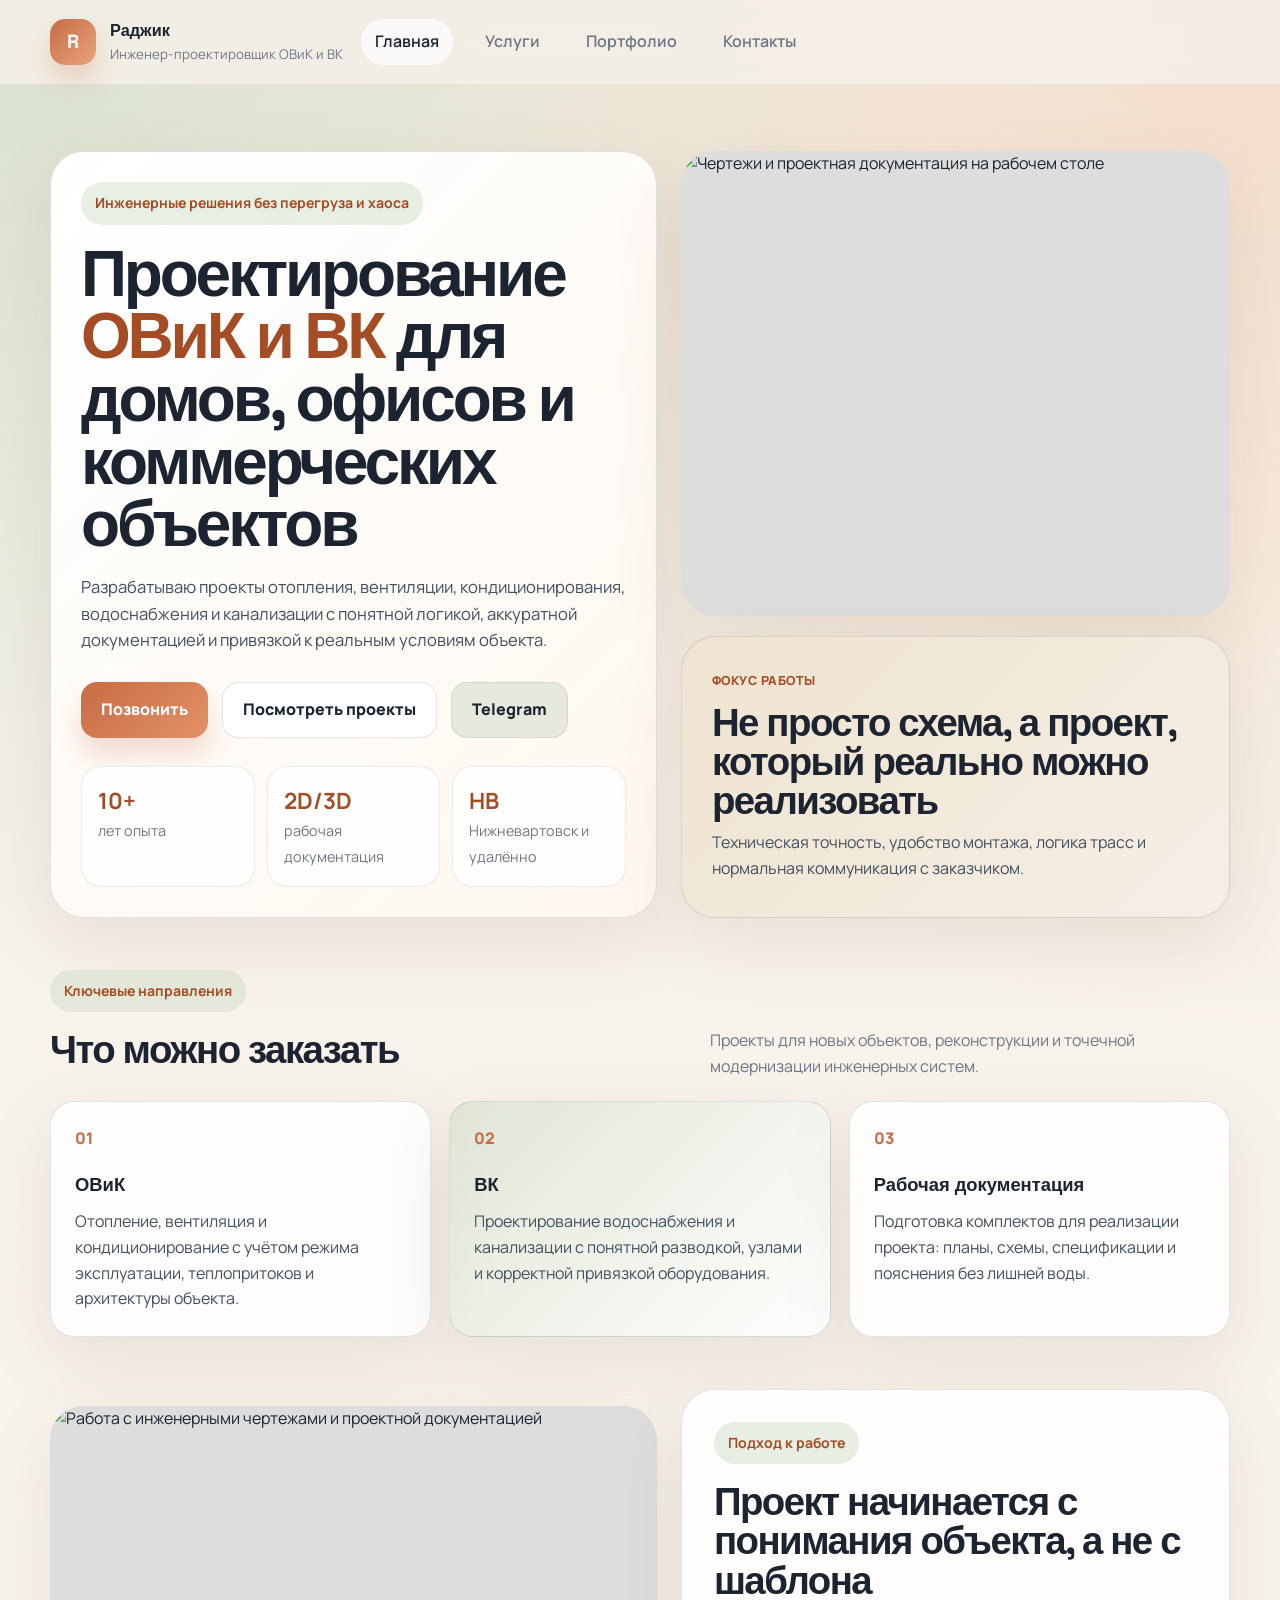
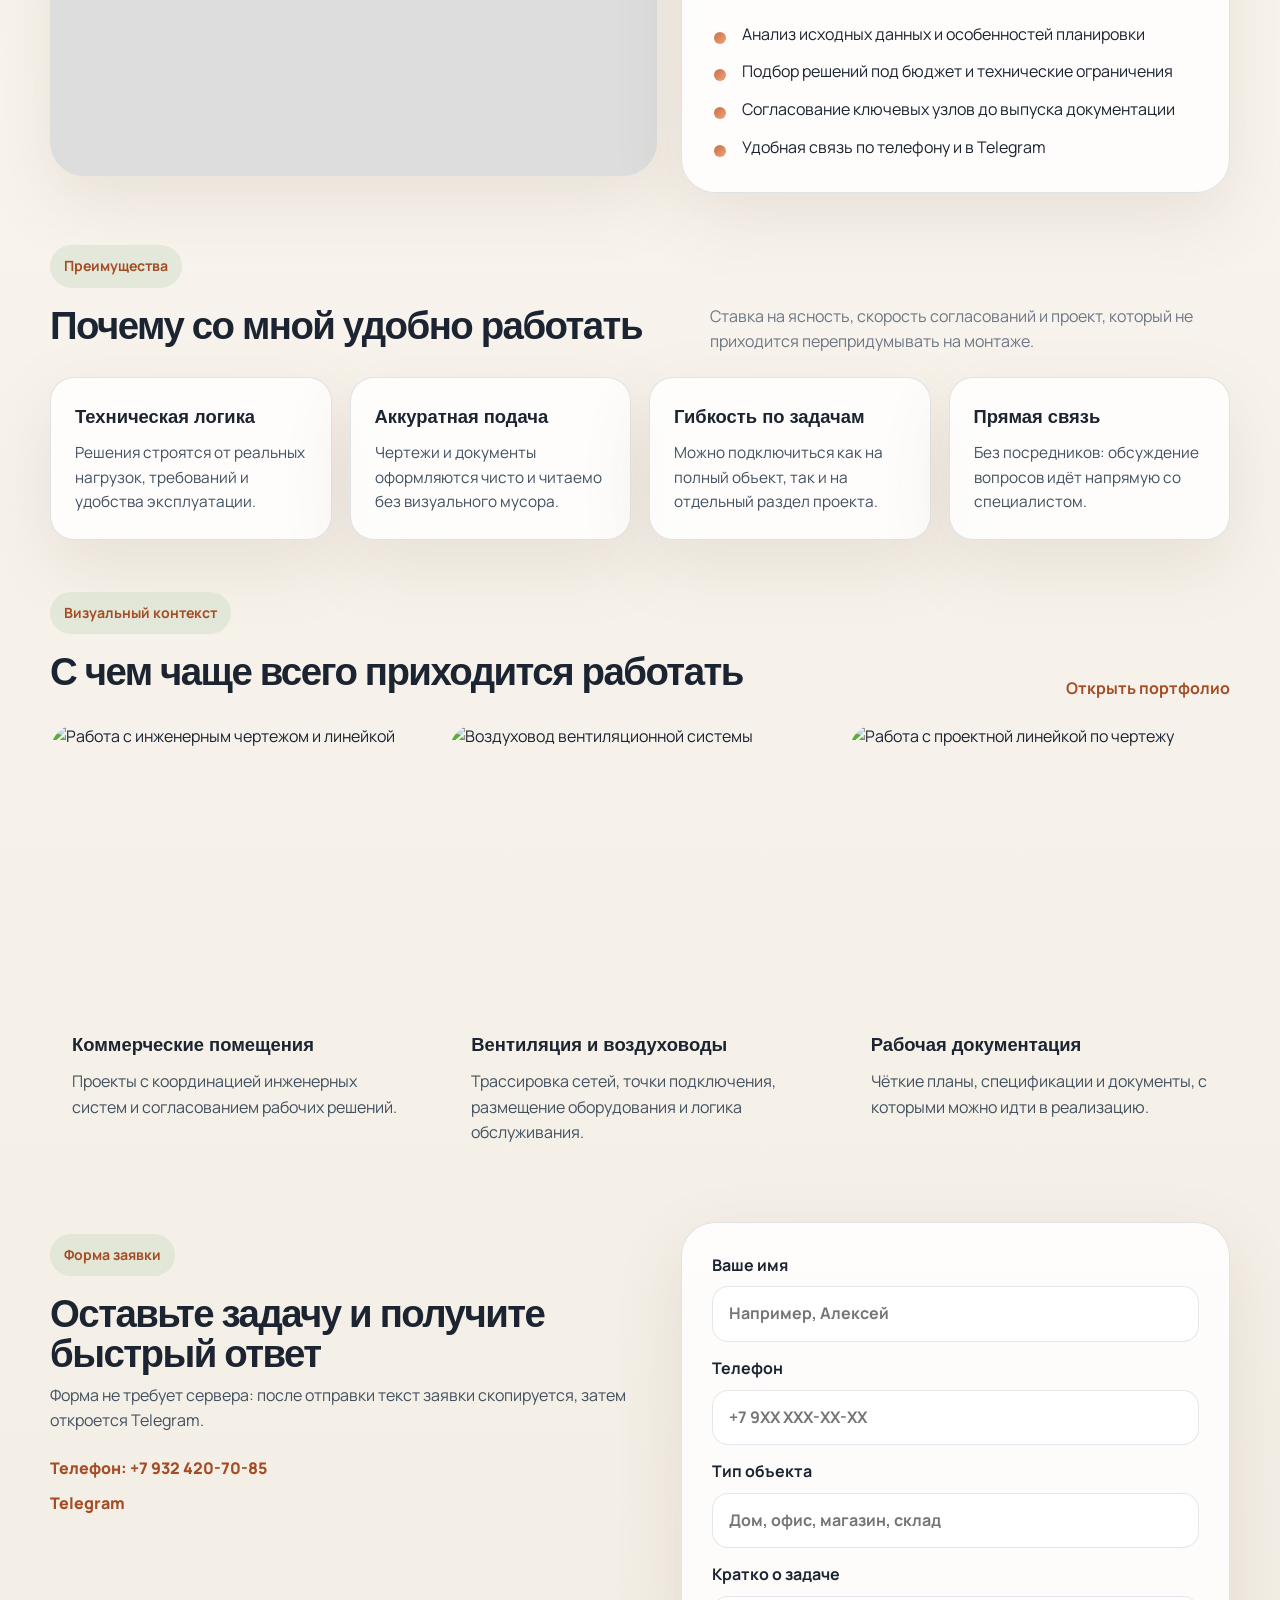
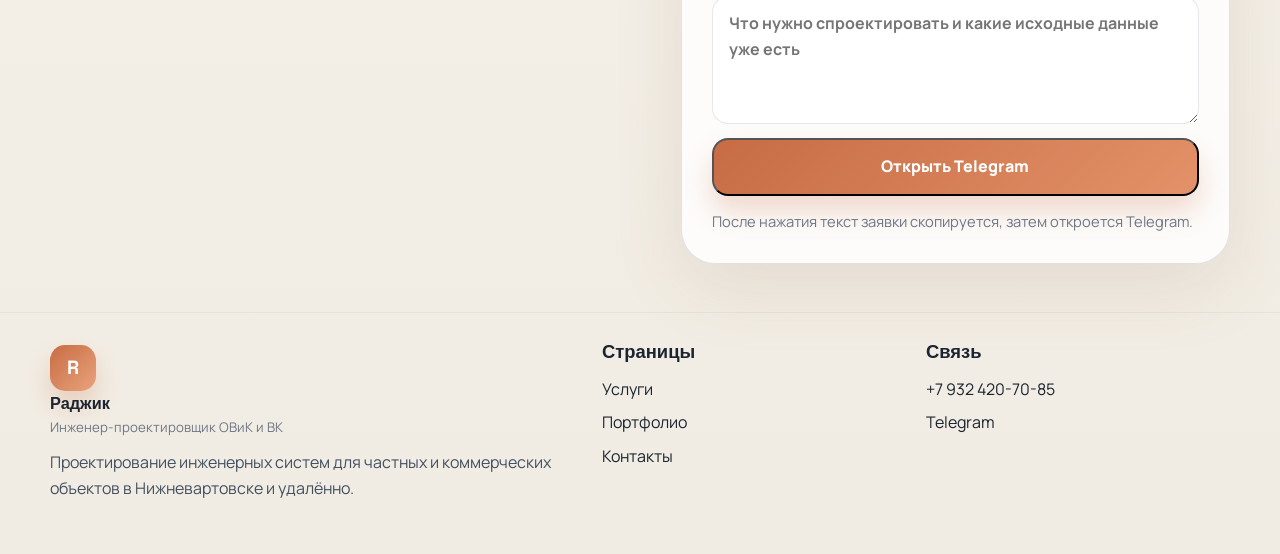
==== commit 8525dbed: "Simplify header and switch form to Telegram" ====
--- a/index.html
+++ b/index.html
@@ -13,12 +13,6 @@
 </head>
 <body>
   <header class="site-header">
-    <div class="topbar">
-      <div class="container topbar-inner">
-        <p>Нижневартовск • ОВиК и ВК • Проектирование под реальные объекты</p>
-        <a href="tel:+79324207085">+7 932 420-70-85</a>
-      </div>
-    </div>
     <div class="container nav-shell">
       <a class="brand" href="index.html">
         <span class="brand-mark">R</span>
@@ -34,7 +28,6 @@
         <a href="portfolio.html">Портфолио</a>
         <a href="contacts.html">Контакты</a>
       </nav>
-      <a class="header-cta" href="contacts.html#lead-form">Оставить заявку</a>
     </div>
   </header>
 
@@ -52,7 +45,7 @@
           <div class="hero-actions">
             <a class="btn btn-primary" href="tel:+79324207085">Позвонить</a>
             <a class="btn btn-secondary" href="portfolio.html">Посмотреть проекты</a>
-            <a class="btn btn-ghost" href="https://wa.me/79324207085" target="_blank" rel="noopener noreferrer">WhatsApp</a>
+            <a class="btn btn-ghost" href="https://t.me/+79324207085" target="_blank" rel="noopener noreferrer">Telegram</a>
           </div>
 
           <ul class="metric-strip">
@@ -64,7 +57,7 @@
 
         <div class="hero-visual">
           <article class="image-card tall-photo">
-            <img src="https://images.pexels.com/photos/3862135/pexels-photo-3862135.jpeg?auto=compress&cs=tinysrgb&w=1200" alt="Инженеры обсуждают чертежи проекта">
+            <img src="https://images.pexels.com/photos/34573691/pexels-photo-34573691.jpeg?auto=compress&cs=tinysrgb&w=1200" alt="Чертежи и проектная документация на рабочем столе">
           </article>
           <article class="highlight-card">
             <p class="mini-label">Фокус работы</p>
@@ -117,7 +110,7 @@
             <li>Анализ исходных данных и особенностей планировки</li>
             <li>Подбор решений под бюджет и технические ограничения</li>
             <li>Согласование ключевых узлов до выпуска документации</li>
-            <li>Удобная связь по телефону, WhatsApp и Telegram</li>
+            <li>Удобная связь по телефону и в Telegram</li>
           </ul>
         </article>
       </div>
@@ -166,7 +159,7 @@
 
         <div class="gallery-grid">
           <article class="gallery-card">
-            <img src="https://images.pexels.com/photos/6285154/pexels-photo-6285154.jpeg?auto=compress&cs=tinysrgb&w=1200" alt="Инженеры изучают чертежи">
+            <img src="https://images.pexels.com/photos/11269741/pexels-photo-11269741.jpeg?auto=compress&cs=tinysrgb&w=1200" alt="Работа с инженерным чертежом и линейкой">
             <div>
               <h3>Коммерческие помещения</h3>
               <p>Проекты с координацией инженерных систем и согласованием рабочих решений.</p>
@@ -195,7 +188,7 @@
         <div class="lead-copy">
           <p class="eyebrow">Форма заявки</p>
           <h2>Оставьте задачу и получите быстрый ответ</h2>
-          <p>Форма не требует сервера: после отправки откроется WhatsApp с уже подготовленным сообщением.</p>
+          <p>Форма не требует сервера: после отправки текст заявки скопируется, затем откроется Telegram.</p>
           <div class="contact-points">
             <a href="tel:+79324207085">Телефон: +7 932 420-70-85</a>
             <a href="https://t.me/+79324207085" target="_blank" rel="noopener noreferrer">Telegram</a>
@@ -219,8 +212,8 @@
             <span>Кратко о задаче</span>
             <textarea name="message" placeholder="Что нужно спроектировать и какие исходные данные уже есть"></textarea>
           </label>
-          <button class="btn btn-primary" type="submit">Отправить заявку</button>
-          <p class="form-note">После нажатия откроется чат WhatsApp с заполненным текстом заявки.</p>
+          <button class="btn btn-primary" type="submit">Открыть Telegram</button>
+          <p class="form-note">После нажатия текст заявки скопируется, затем откроется Telegram.</p>
         </form>
       </div>
     </section>
@@ -247,7 +240,6 @@
       <div>
         <h3>Связь</h3>
         <a href="tel:+79324207085">+7 932 420-70-85</a>
-        <a href="https://wa.me/79324207085" target="_blank" rel="noopener noreferrer">WhatsApp</a>
         <a href="https://t.me/+79324207085" target="_blank" rel="noopener noreferrer">Telegram</a>
       </div>
     </div>
--- a/styles.css
+++ b/styles.css
@@ -54,30 +54,6 @@
   margin: 0 auto;
 }
 
-.topbar {
-  border-bottom: 1px solid rgba(92, 108, 124, 0.08);
-  background: rgba(255, 248, 239, 0.72);
-}
-
-.topbar-inner {
-  min-height: 44px;
-  display: flex;
-  align-items: center;
-  justify-content: space-between;
-  gap: 16px;
-  color: var(--muted);
-  font-size: 0.92rem;
-}
-
-.topbar-inner p {
-  margin: 0;
-}
-
-.topbar-inner a {
-  font-weight: 700;
-  color: var(--accent-strong);
-}
-
 .site-header {
   position: sticky;
   top: 0;
@@ -90,7 +66,7 @@
 .nav-shell {
   min-height: 84px;
   display: grid;
-  grid-template-columns: auto 1fr auto auto;
+  grid-template-columns: auto auto 1fr;
   align-items: center;
   gap: 18px;
 }
@@ -165,7 +141,6 @@
   border-radius: 999px;
 }
 
-.header-cta,
 .btn {
   display: inline-flex;
   align-items: center;
@@ -176,17 +151,14 @@
   transition: transform 0.2s ease, box-shadow 0.2s ease, background 0.2s ease;
 }
 
-.header-cta,
 .btn {
   padding: 14px 20px;
 }
 
-.header-cta:hover,
 .btn:hover {
   transform: translateY(-2px);
 }
 
-.header-cta,
 .btn-primary {
   background: linear-gradient(135deg, var(--accent), #e39168);
   color: #fff;
@@ -625,10 +597,6 @@
     justify-content: flex-start;
   }
 
-  .header-cta {
-    display: none;
-  }
-
   .split-heading {
     flex-direction: column;
     align-items: flex-start;
@@ -654,13 +622,6 @@
 
   .site-nav a {
     width: 100%;
-  }
-
-  .topbar-inner {
-    flex-direction: column;
-    align-items: flex-start;
-    justify-content: center;
-    padding: 10px 0;
   }
 
   .hero-home {
@@ -687,8 +648,7 @@
   }
 
   .hero-actions .btn,
-  .form-card .btn,
-  .header-cta {
+  .form-card .btn {
     width: 100%;
   }
 }
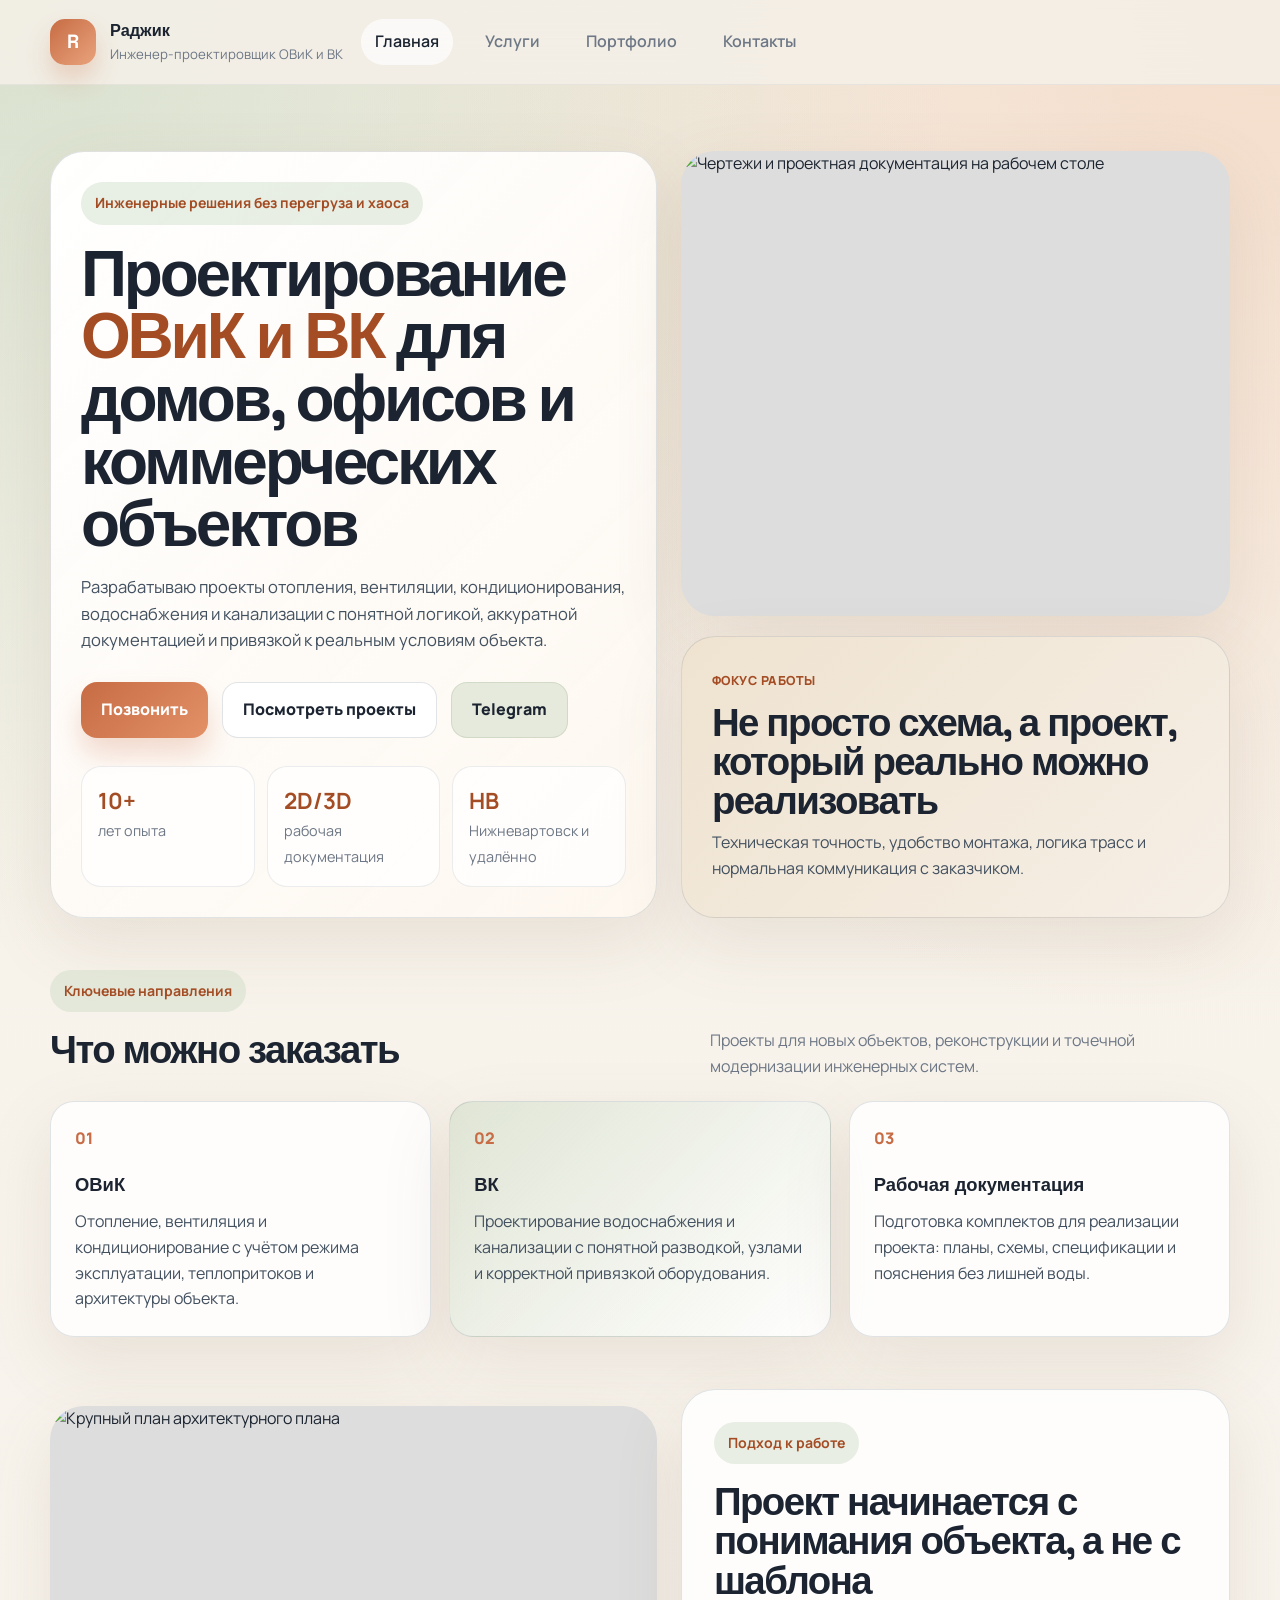
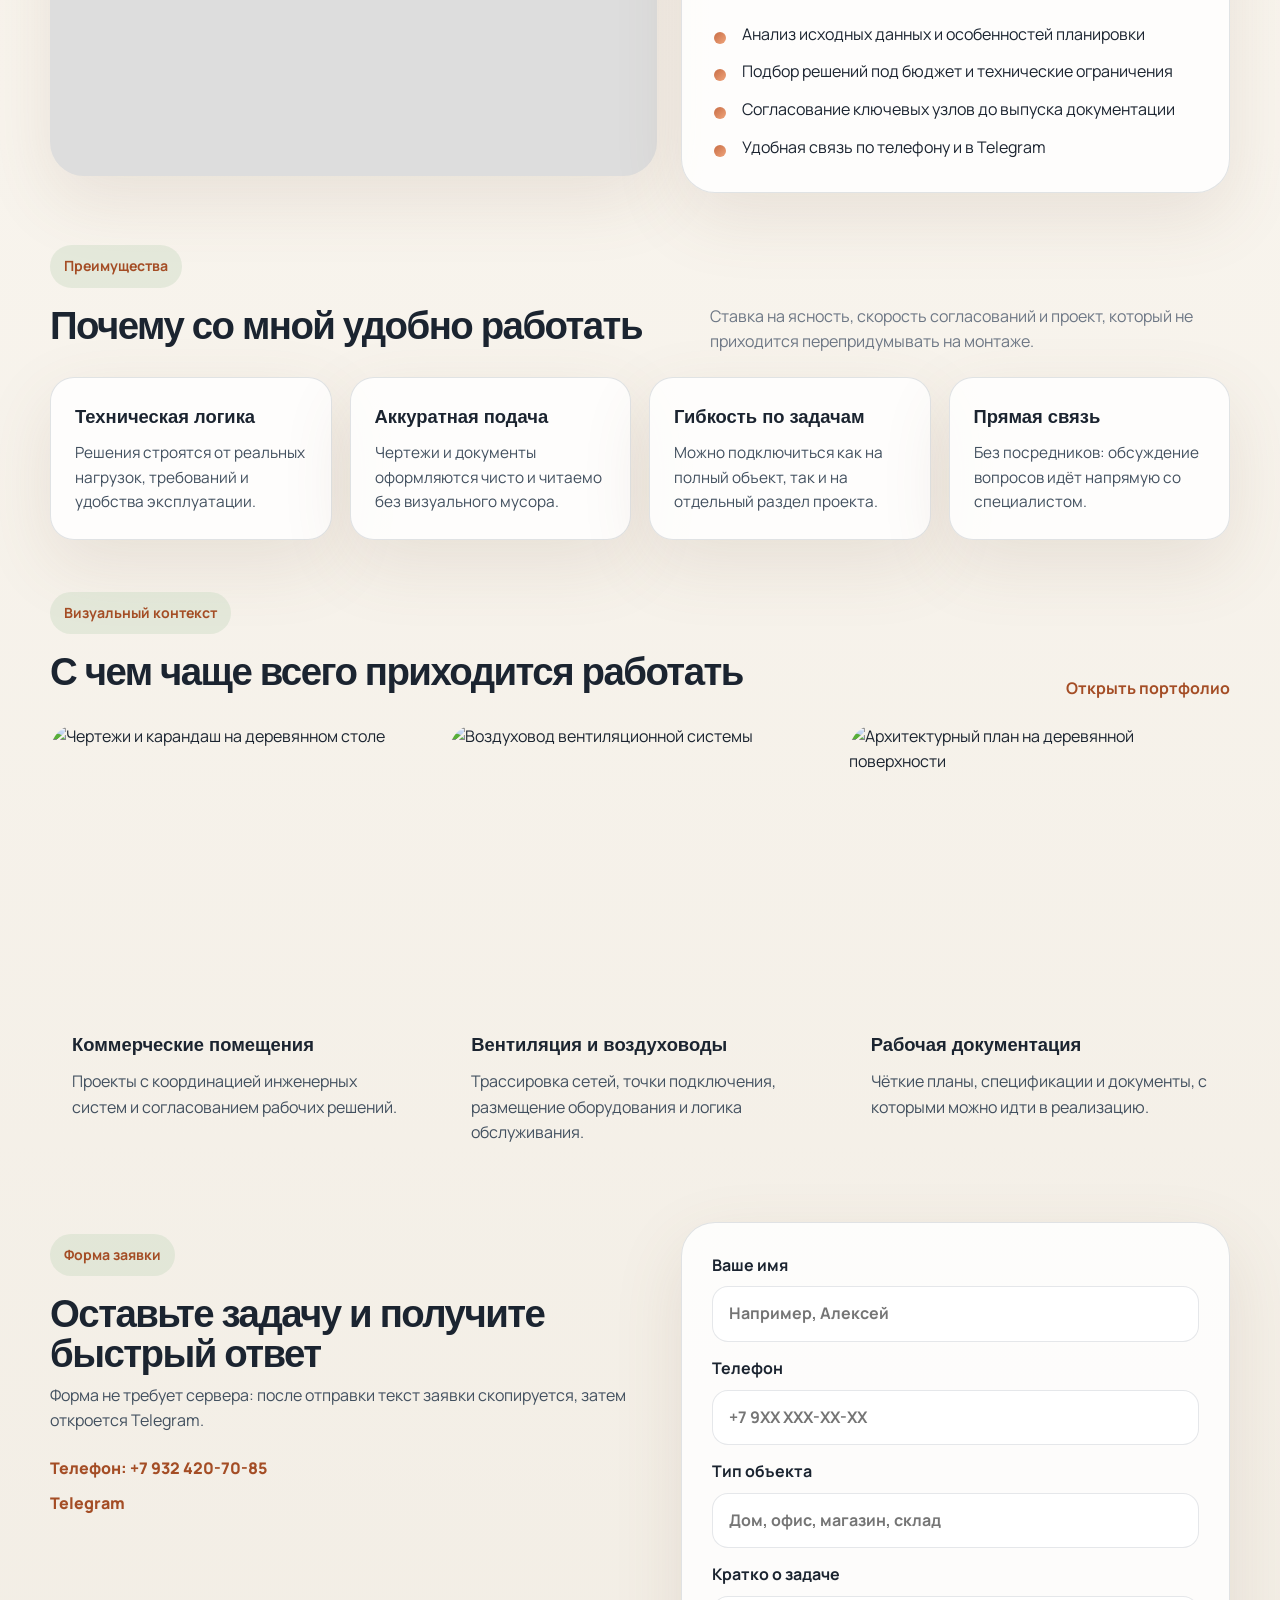
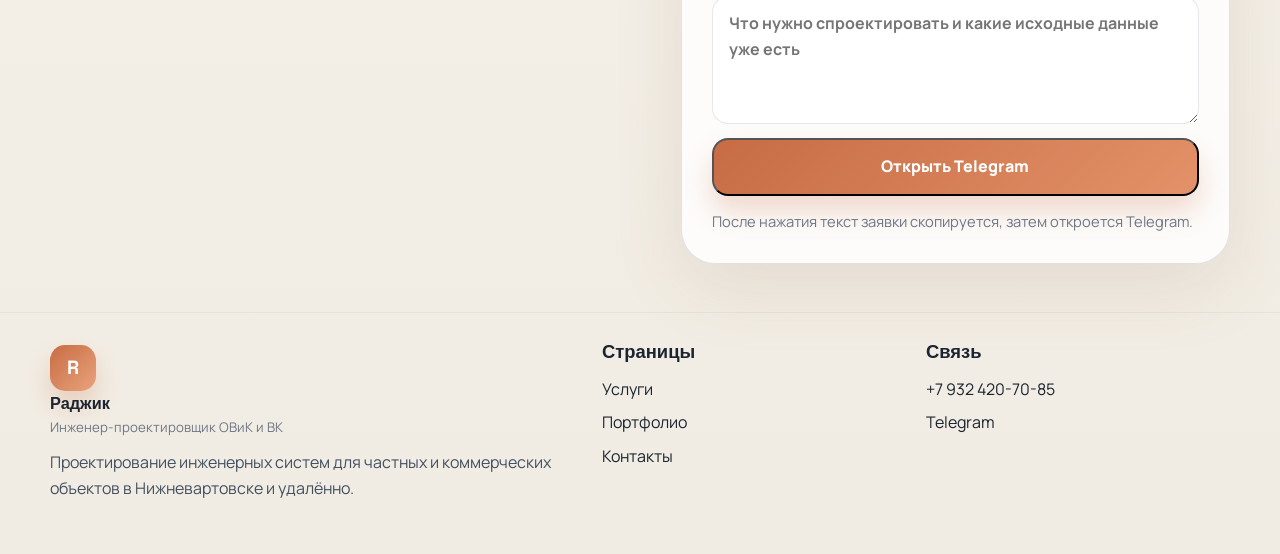
==== commit 0f4fc91a: "Replace people photos with neutral technical images" ====
--- a/index.html
+++ b/index.html
@@ -101,7 +101,7 @@
     <section class="section band-section">
       <div class="container showcase-grid">
         <article class="image-card landscape-card">
-          <img src="https://images.pexels.com/photos/11269741/pexels-photo-11269741.jpeg?auto=compress&cs=tinysrgb&w=1200" alt="Работа с инженерными чертежами и проектной документацией">
+          <img src="https://images.pexels.com/photos/4458200/pexels-photo-4458200.jpeg?auto=compress&cs=tinysrgb&w=1200" alt="Крупный план архитектурного плана">
         </article>
         <article class="info-panel">
           <p class="eyebrow">Подход к работе</p>
@@ -159,7 +159,7 @@
 
         <div class="gallery-grid">
           <article class="gallery-card">
-            <img src="https://images.pexels.com/photos/11269741/pexels-photo-11269741.jpeg?auto=compress&cs=tinysrgb&w=1200" alt="Работа с инженерным чертежом и линейкой">
+            <img src="https://images.pexels.com/photos/9615249/pexels-photo-9615249.jpeg?auto=compress&cs=tinysrgb&w=1200" alt="Чертежи и карандаш на деревянном столе">
             <div>
               <h3>Коммерческие помещения</h3>
               <p>Проекты с координацией инженерных систем и согласованием рабочих решений.</p>
@@ -173,7 +173,7 @@
             </div>
           </article>
           <article class="gallery-card">
-            <img src="https://images.pexels.com/photos/11269741/pexels-photo-11269741.jpeg?auto=compress&cs=tinysrgb&w=1200" alt="Работа с проектной линейкой по чертежу">
+            <img src="https://images.pexels.com/photos/4792483/pexels-photo-4792483.jpeg?auto=compress&cs=tinysrgb&w=1200" alt="Архитектурный план на деревянной поверхности">
             <div>
               <h3>Рабочая документация</h3>
               <p>Чёткие планы, спецификации и документы, с которыми можно идти в реализацию.</p>
